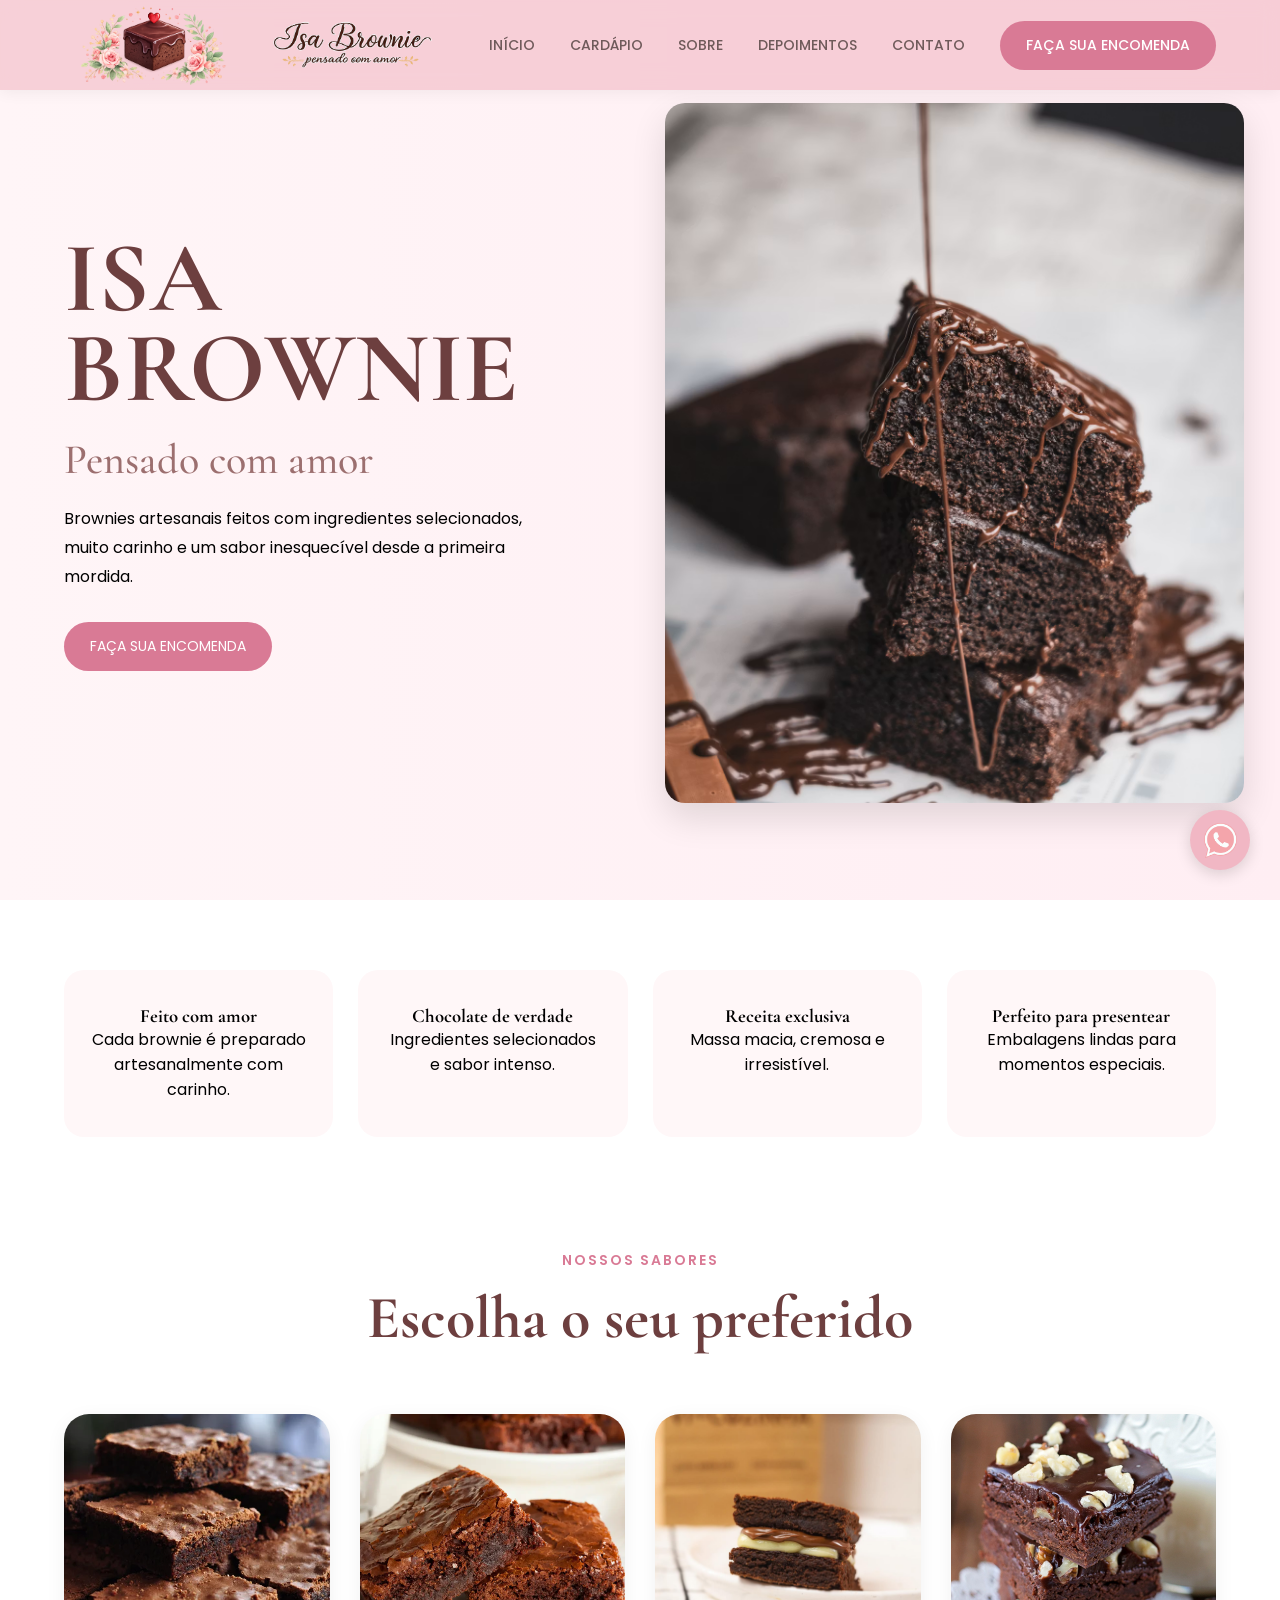
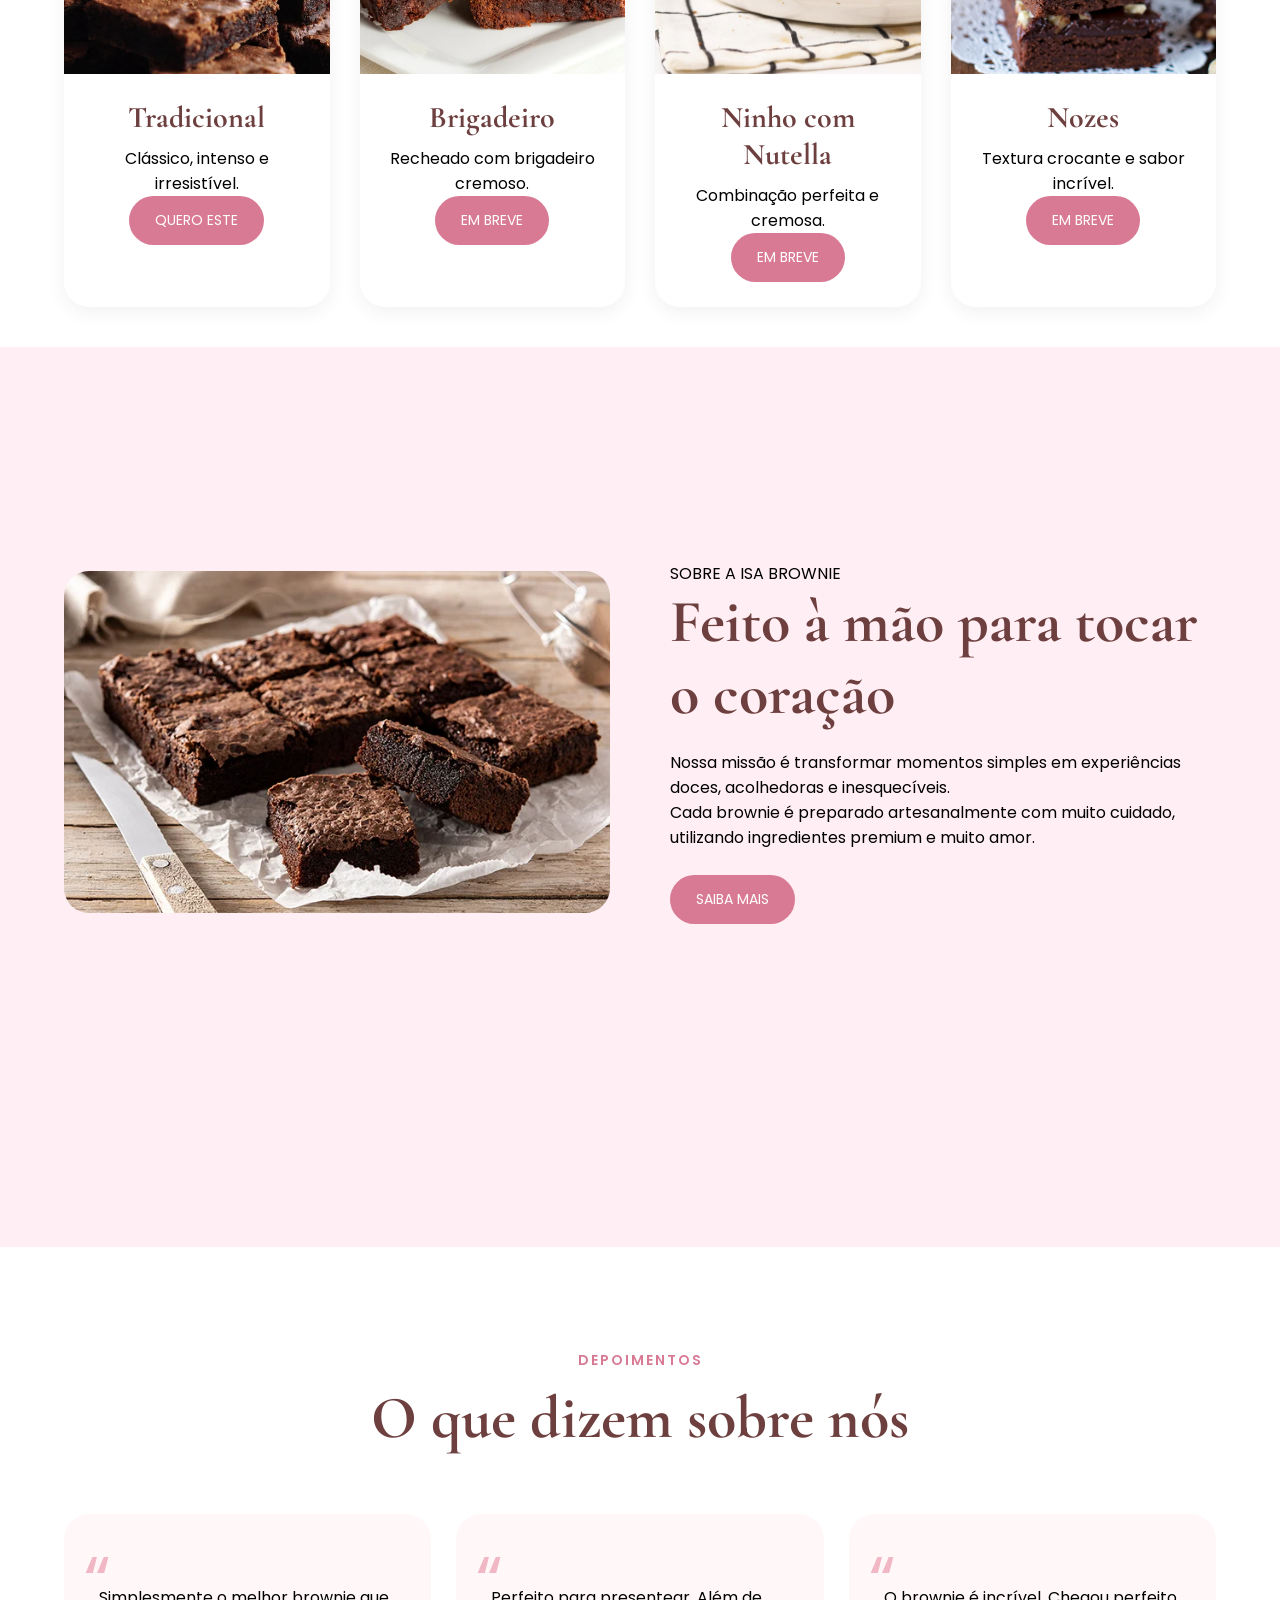
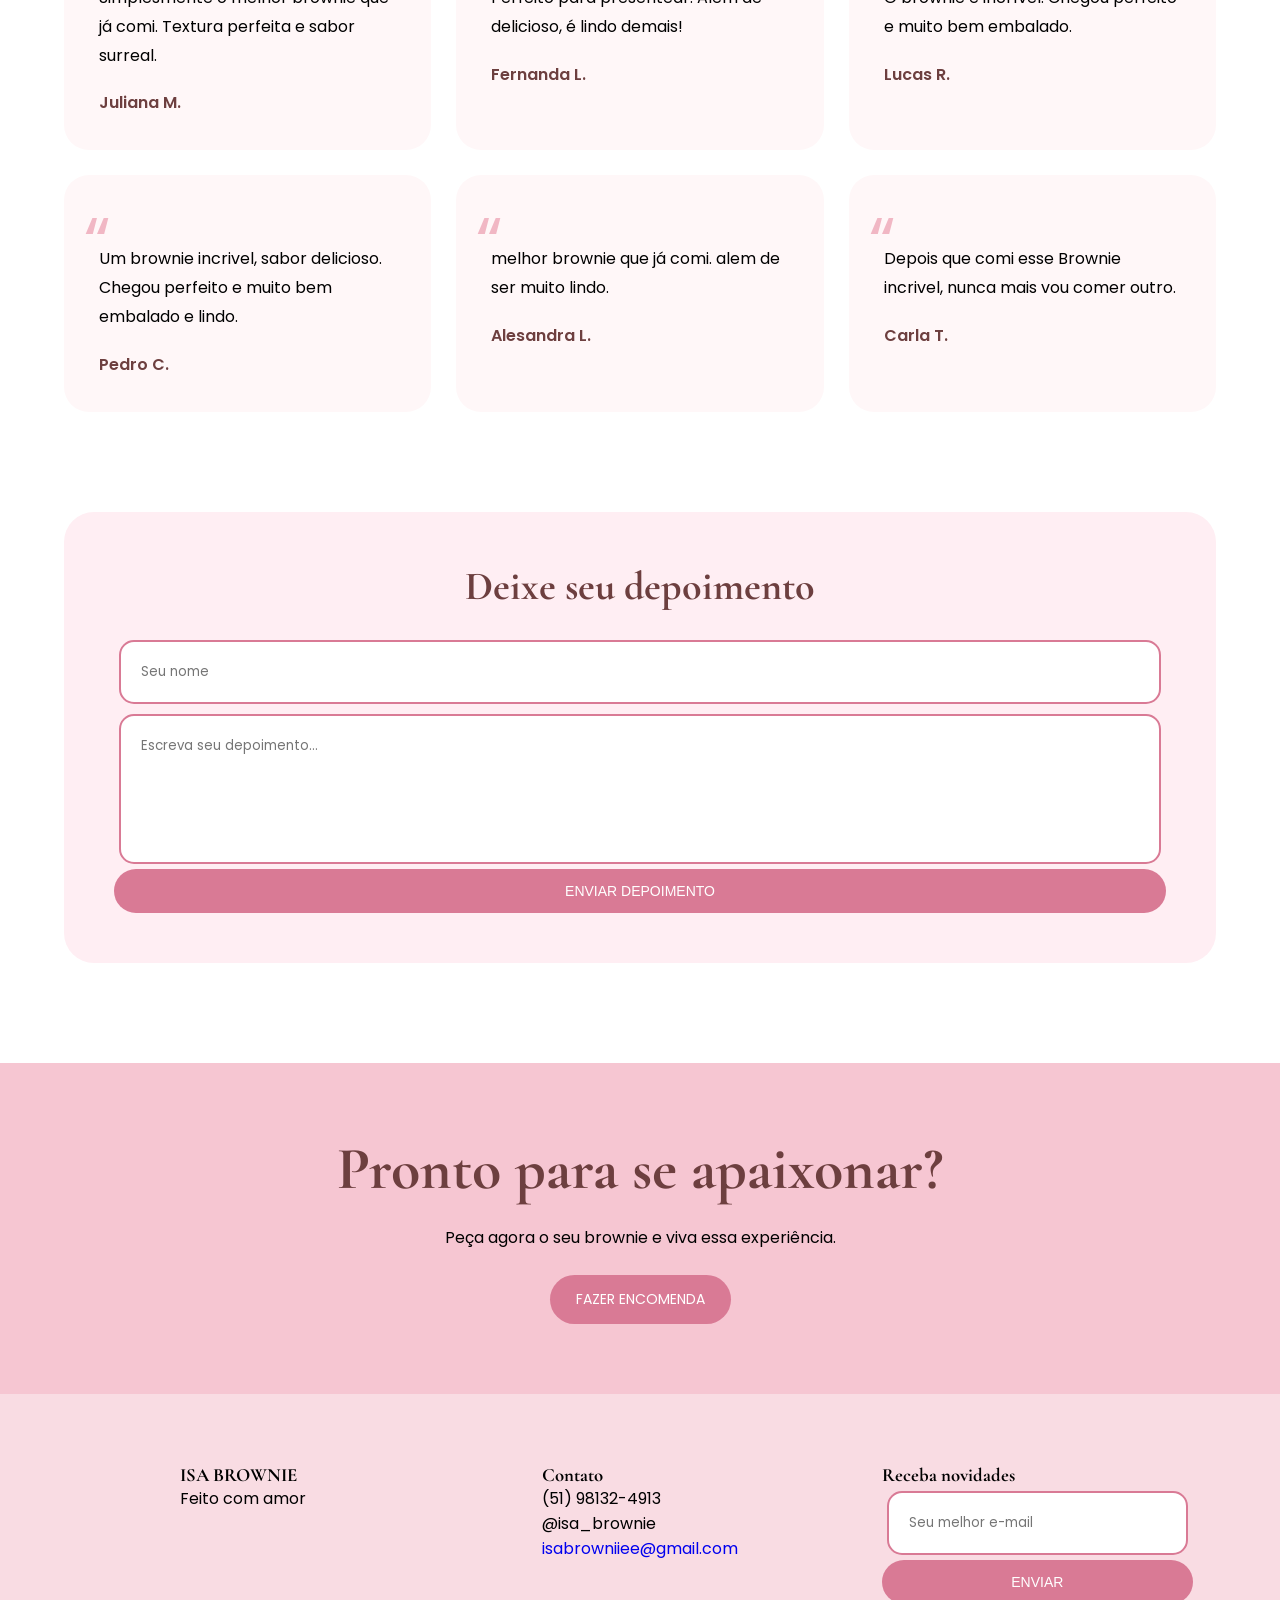
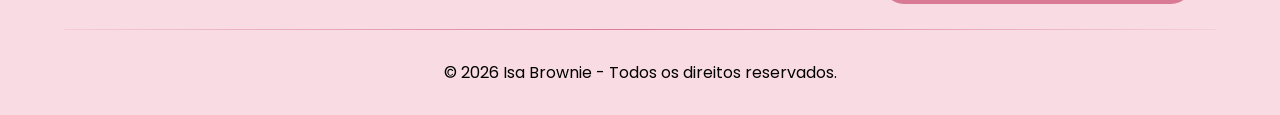
==== index.html @ 13f790b2 "melhorias" ====
<!DOCTYPE html>
<html lang="pt-BR">
<head>
  <meta charset="UTF-8" />
  <meta name="viewport" content="width=device-width, initial-scale=1.0"/>
  <title>Isa Brownie</title>

  <link rel="preconnect" href="https://fonts.googleapis.com">
  <link href="https://fonts.googleapis.com/css2?family=Cormorant+Garamond:wght@400;500;600;700&family=Poppins:wght@300;400;500;600&display=swap" rel="stylesheet">  

  <link rel="stylesheet" href="./CSS/style.css">

  <link rel="shortcut icon" href="Imagem/favicon.png" type="image/x-icon">
</head>

<body>

 

  <header>

    <div class="container navbar">

      <div class="logo">
        <a href="index.html">
            <img class="brow" src="./Imagem/LogoTeste.png" alt="Logo Isa Brownie">
            <span><img class="nome" src="Imagem/isapensando.png" alt=""></span>
          </a>
      </div>

      <nav class="menu" id="menu">
        <a href="#isabrownie">INÍCIO</a>
        <a href="#produtos">CARDÁPIO</a>
        <a href="#sobre">SOBRE</a>
        <a href="#depoimentos">DEPOIMENTOS</a>
        <a href="#contato">CONTATO</a>
        <a href="HTML/Cadastro.html" class="btn">FAÇA SUA ENCOMENDA</a>
      </nav>

      <div class="menu-mobile" id="menu-mobile">
        <span></span>
        <span></span>
        <span></span>
      </div>

    </div>

  </header>


  <section class="hero" id="inicio">

    <div class="container hero-content">

      <div class="hero-text">
        <h1 id="isabrownie">ISA <br> BROWNIE</h1>

        <h3>Pensado com amor </h3>

        <p>
          Brownies artesanais feitos com ingredientes selecionados,
          muito carinho e um sabor inesquecível desde a primeira mordida.
        </p>

        <a href="HTML/Cadastro.html" class="btn">FAÇA SUA ENCOMENDA</a>
      </div>

      <div class="hero-img" id="heroimg">
        <img src="Imagem/heroimg.png" alt="">
      </div>
<br>
    </div>
<br>
  </section>


  <section class="features">

    <div class="container feature-grid">

      <div class="feature-card">
        <h3> Feito com amor </h3>
        <p>Cada brownie é preparado artesanalmente com carinho.</p>
      </div>

      <div class="feature-card">
        <h3>Chocolate de verdade</h3>
        <p>Ingredientes selecionados e sabor intenso.</p>
      </div>

      <div class="feature-card">
        <h3>Receita exclusiva</h3>
        <p>Massa macia, cremosa e irresistível.</p>
      </div>

      <div class="feature-card">
        <h3>Perfeito para presentear</h3>
        <p>Embalagens lindas para momentos especiais.</p>
      </div>

    </div>

  </section>


  <section class="products" id="produtos">

    <div class="container">

      <div class="section-title">
        <span>NOSSOS SABORES</span>
        <h2>Escolha o seu preferido</h2>
      </div>

      <div class="product-grid">

        <div class="product-card">
          <img src="Imagem/image.jpg">

          <div class="product-info">
            <h3>Tradicional</h3>
            <p>Clássico, intenso e irresistível.</p>
            <a href="./HTML/Encomenda.html" class="btn">QUERO ESTE</a>
          </div>
        </div>

        <div class="product-card">
          <img src="Imagem/brigadeiro.png">

          <div class="product-info">
            <h3>Brigadeiro</h3>
            <p>Recheado com brigadeiro cremoso.</p>
            <a href="#" class="btn">EM BREVE</a>
          </div>
        </div>

        <div class="product-card">
          <img src="Imagem/ninhoNutela.jpg">

          <div class="product-info">
            <h3>Ninho com Nutella</h3>
            <p>Combinação perfeita e cremosa.</p>
            <a href="#" class="btn">EM BREVE</a>
          </div>
        </div>

        <div class="product-card">
          <img src="./Imagem/nozes.png">

          <div class="product-info">
            <h3>Nozes</h3>
            <p>Textura crocante e sabor incrível.</p>
            <a href="#" class="btn">EM BREVE</a>
          </div>
        </div>

      </div>

    </div>

  </section>


  <section class="about" id="sobre">

    <div class="container about-content">

      <div class="about-img">
        <img src="Imagem/brow.jpg">
      </div>

      <div class="about-text">

        <span>SOBRE A ISA BROWNIE</span>

        <h2>Feito à mão para tocar o coração </h2>

        <p>
          Nossa missão é transformar momentos simples em experiências doces,
          acolhedoras e inesquecíveis.
        </p>

        <p>
          Cada brownie é preparado artesanalmente com muito cuidado,
          utilizando ingredientes premium e muito amor.
        </p>
        <a href="./HTML/SaibaMais.html" class="btn"> SAIBA MAIS</a>
      </div>
<br>
    </div>
<br>
  </section>


  <section class="testimonials" id="depoimentos">

    <div class="container">

      <div class="section-title">
        <span>DEPOIMENTOS</span>
        <h2>O que dizem sobre nós</h2>
      </div>

      <div class="testimonial-wrapper" id="testimonial-wrapper">

        <div class="testimonial">
          <p>
            Simplesmente o melhor brownie que já comi.
            Textura perfeita e sabor surreal.
          </p>

          <div class="testimonial-user">
            Juliana M.
          </div>
        </div>

        <div class="testimonial">
          <p>
            Perfeito para presentear. Além de delicioso,
            é lindo demais!
          </p>

          <div class="testimonial-user">
            Fernanda L.
          </div>
        </div>

        <div class="testimonial">
          <p>
            O brownie é incrível.
            Chegou perfeito e muito bem embalado.
          </p>

          <div class="testimonial-user">
           Lucas R.
          </div>
        </div>

        <div class="testimonial">
          <p>
            Um brownie incrivel, sabor delicioso.
            Chegou perfeito e muito bem embalado e lindo.

          </p>

          <div class="testimonial-user">
          Pedro C.
          </div>
        </div>

        <div class="testimonial">
          <p>
           melhor brownie que já comi.
           alem de ser muito lindo.
          
          </p>

          <div class="testimonial-user">
            Alesandra L.
          </div>
        </div>

        <div class="testimonial">
          <p>
            Depois que comi esse Brownie incrivel,
            nunca mais vou comer outro.
          </p>

          <div class="testimonial-user">
            Carla T.
          </div>
        </div>
      </div>


      <div class="review-form">

        <h3>Deixe seu depoimento</h3>

        <form id="reviewForm">

          <input type="text" id="name" placeholder="Seu nome" required>

          <textarea id="message" placeholder="Escreva seu depoimento..." required></textarea>

          <button class="btn" type="submit">
            ENVIAR DEPOIMENTO
          </button>

        </form>

      </div>

    </div>

  </section>


  <section class="cta">

    <div class="container">

      <h2>Pronto para se apaixonar?</h2>

      <p>
        Peça agora o seu brownie e viva essa experiência.
      </p>

      <br>

      <a href="HTML/Cadastro.html" class="btn">
        FAZER ENCOMENDA
      </a>

    </div>

  </section>


  <footer id="contato" style="background: #f6c6d29c;">

    <div class="container">

      <div class="footer-grid">

        <div>
          <h3>ISA BROWNIE</h3>
          <p>Feito com amor </p>
        </div>

       

        <div>
          <h3>Contato</h3>
          <p>(51) 98132-4913</p>
          <p>@isa_brownie</p>
          <a id="email" href="mailto:isabrowniiee@gmail.com">isabrowniiee@gmail.com</a>
        </div>

        <div>
          <h3>Receba novidades</h3>

          <form>
            <input id="emailnov" type="text" placeholder="Seu melhor e-mail">
            <button class="btn">
              ENVIAR
            </button>
          </form>
        </div>

      </div>
      <br>
      <hr>
      <div class="copy">
        © 2026 Isa Brownie - Todos os direitos reservados.
      </div>

    </div>

  </footer>

  <script src="JS/script.js"></script>

   <div class="container">
    </div>

    <div vw class="enabled">
        <div vw-access-button class="active"></div>
        <div vw-plugin-wrapper>
            <div class="vw-plugin-top-wrapper"></div>
        </div>
    </div>

    <script src="https://vlibras.gov.br/app/vlibras-plugin.js"></script>
    <script>
        new window.VLibras.Widget('https://vlibras.gov.br/app');
    </script>

  <a href="https://wa.me/5551981324913?text=Olá! Gostaria de fazer uma encomenda de brownies." class="whatsapp-btn" target="_blank" rel="noopener noreferrer">
  <img src="Imagem/whatsapp.png" alt="Fale conosco pelo WhatsApp">
</a>
</body>
</html>
---- CSS/style.css ----
*{
  margin:0;
  padding:0;
  box-sizing:border-box;
  scroll-behavior:smooth;
}

html {
  scroll-padding-top: 80px;
}

body{
  font-family:'Poppins', sans-serif;
  overflow-x:hidden;
}

h1,h2,h3{
  font-family:'Cormorant Garamond', serif;
}

img{
  width:100%;
  display:block;
}

a{
  text-decoration:none;
}

.container{
  width:90%;
  margin:auto;
}



header{
  position:fixed;
  top:0;
  width:100%;
  z-index:1000;
  background:#fff;
  box-shadow:0 2px 15px rgba(0,0,0,0.06);
  background-color: #f1b7c398;
  backdrop-filter: blur(10px);
}

.navbar{
  height:90px;
  display:flex;
  align-items:center;
  justify-content:space-between;
}

.logo{
  font-size:42px;
  color:#7c4c4c;
  line-height:0.9;
 font-family:cursive;
  font-weight:700;
}

.logo a{
  display:flex;
  align-items:center;
  gap:12px;
  color:inherit;
  text-decoration:none;
}

.logo img{
  width:180px;
  height: 80px;
  object-fit:contain;
}

.brow {
  width: auto;  
  height: 75px;    
}

.nome{
  max-width:480px;
  width:480px;
}

.logo span{
  line-height:0.9;
}

.logo a, 
.logo a:visited, 
.logo a:hover, 
.logo a:active, 
.logo a:focus {
    color: inherit;
    text-decoration: none; 
}

.menu{
  display:flex;
  gap:35px;
  align-items:center;
}

.menu a{
  color:#6f5a5a;
  font-size:14px;
  font-weight:500;
  transition:.3s;
}

.menu a:hover{
  color:#d97a95;
}

.btn{
  background:#d97a95;
  color:white !important;
  padding:14px 26px;
  border-radius:40px;
  font-size:14px;
  transition:.3s;
  display:inline-block;
  border:none;
  cursor:pointer;
}

.btn:hover{
  background:#bf5f7c;
  transform:translateY(-2px);
}

.menu-mobile{
  display:none;
  flex-direction:column;
  gap:5px;
  cursor:pointer;
}

.historia-section{
  padding-top:150px;
  padding-bottom:100px;
  background:linear-gradient(to right,#fff5f7,#ffeef3);
  min-height:100vh;
}

.historia-container{
  width:90%;
  max-width:1200px;
  margin:auto;
}

.historia-titulo{
  text-align:center;
  margin-bottom:60px;
}

.historia-titulo span{
  color:#d97a95;
  letter-spacing:2px;
  font-size:14px;
  font-weight:600;
}

.historia-titulo h1{
  font-size:70px;
  color:#6d3f3f;
  margin-top:10px;
}

.historia-card{
  display:grid;
  grid-template-columns:1fr 1.3fr;
  gap:50px;
  align-items:center;
}

.foto-fundadora{
  width:100%;
  height:650px;
  background:#fff;
  border-radius:25px;
  border:3px dashed #d97a95;
  display:flex;
  align-items:center;
  justify-content:center;
  color:#d97a95;
  font-size:22px;
  font-weight:600;
  box-shadow:0 15px 35px rgba(0,0,0,.10);
}

.foto-fundadora img{
  width:100%;
  height:100%;
  object-fit:cover;
  border-radius:25px;
}

.historia-texto{
  background:white;
  padding:45px;
  border-radius:25px;
  box-shadow:0 15px 35px rgba(0,0,0,.08);
}

.historia-texto p{
  color:#6f5a5a;
  line-height:1.9;
  margin-bottom:18px;
  font-size:16px;
}

.assinatura{
  margin-top:30px;
  color:#d97a95;
  font-size:22px;
  font-weight:600;
}

@keyframes float {
  0%   { transform: translateY(0px); }
  50%  { transform: translateY(-6px); }
  100% { transform: translateY(0px); }
}

.brow {
  animation: float 3s ease-in-out infinite;
}

@keyframes slideFromRight {
  0% {
    opacity: 0;
    transform: translateX(40px);
  }
  100% {
    opacity: 1;
    transform: translateX(0);
  }
}

.nome {
  opacity: 0;
  animation: slideFromRight 0.9s ease-out 0.1s forwards;
  animation-delay: 0.9s;
  width: 480px;
  height: 85px;
  object-fit: fill;
}

.menu-mobile span{
  width:28px;
  height:3px;
  background:#7c4c4c;
  border-radius:5px;
}

#inicio {
  min-height: 100vh;
  height: auto;
}

#sobre {
  height: 100vh;
  place-content: center;
}

.hero{
  padding-top: 90px;
  padding-bottom: 10px;
  background:linear-gradient(to right,#fff5f7,#ffeef3);
  display:flex;
  align-items:center;
  min-height:100vh;
}

.hero-content{
  display:grid;
  grid-template-columns:1fr 1fr;
  gap:50px;
  align-items:center;
}

.hero-text h1{
  font-size:100px;
  line-height:0.9;
  color:#6d3f3f;
  margin-bottom:20px;
}

.hero-text h3{
  font-size:42px;
  color:#9c6f6f;
  font-weight:500;
  margin-bottom:20px;
}

.hero-text p{
  max-width:500px;
  line-height:1.8;
  margin-bottom:30px;
}

.hero-img img{
  border-radius:20px;
  box-shadow:0 15px 35px rgba(0,0,0,0.12);
  width: 105%;
  max-height: 700px; 
  object-fit: cover;
}



.features{
  padding:70px 0;
  background:white;
}

.feature-grid{
  display:grid;
  grid-template-columns:repeat(4,1fr);
  gap:25px;
}

.feature-card{
  background:#fff7f8;
  border-radius:20px;
  padding:35px 25px;
  text-align:center;
  transition:.3s;
}

.feature-card:hover{
  transform:translateY(-8px);
}



.products{
  padding-top: 40px;
  padding-bottom: 40px;
}

.section-title{
  text-align:center;
  margin-bottom:60px;
}

.section-title span{
  color:#d97a95;
  letter-spacing:2px;
  font-size:14px;
  font-weight:600;
}

.section-title h2{
  font-size:60px;
  color:#6d3f3f;
  margin-top:10px;
}

.product-grid{
  display:grid;
  grid-template-columns:repeat(4,1fr);
  gap:30px;
}

.product-card{
  background:white;
  border-radius:25px;
  overflow:hidden;
  box-shadow:0 5px 20px rgba(0,0,0,0.06);
  transition:.3s;
}

.product-card:hover{
  transform:translateY(-10px);
}

.product-card img{
  height:260px;
  object-fit:cover;
}

.product-info{
  padding:25px;
  text-align:center;
}

.product-info h3{
  font-size:30px;
  color:#6d3f3f;
  margin-bottom:10px;
}



.about{
  background:#ffeef3;
  padding:100px 0;
}

.about-content{
  display:grid;
  grid-template-columns:1fr 1fr;
  gap:60px;
  align-items:center;
}

.about-img img{
  border-radius:25px;
}

.about-text h2{
  font-size:60px;
  color:#6d3f3f;
  margin-bottom:20px;
}

.about-text .btn {
  margin-top: 25px;
}

.testimonials{
  padding:100px 0;
  background:white;
}

.testimonial-wrapper{
  display:grid;
  grid-template-columns:repeat(auto-fit,minmax(320px,1fr));
  gap:25px;
}

.testimonial{
  background:#fff7f8;
  padding:35px;
  border-radius:25px;
  position:relative;
}

.testimonial::before{
  content:"“";
  position:absolute;
  top:15px;
  left:20px;
  font-size:70px;
  color:#f1b7c4;
}

.testimonial p{
  margin-top:35px;
  line-height:1.8;
}

.testimonial-user{
  margin-top:20px;
  font-weight:600;
  color:#6d3f3f;
}


.review-form{
  margin-top:100px;
  background:#ffeef3;
  padding:50px;
  border-radius:30px;
}

.review-form h3{
  font-size:40px;
  color:#6d3f3f;
  margin-bottom:25px;
  text-align:center;
}

form{
  display:grid;
  gap:0px;
}

input, textarea{
  padding:20px;
  border-radius:15px;
  font-family:'Poppins', sans-serif;
  outline:none;
  border-color: #d97a95;
  border-style: solid;
  margin: 5px;
  border-width: 2px;
}

textarea{
  min-height:150px;
  resize:none;
}



.cta{
  padding:70px 0;
  background:#f6c6d2;
  text-align:center;
}

.cta h2{
  font-size:60px;
  color:#6d3f3f;
  margin-bottom:20px;
}



footer{
  background:white;
  padding:70px 0 30px;
}

.footer-grid{
  display:grid;
  grid-template-columns:repeat(3,1fr);
  gap:40px;
  place-self: center;
  justify-items: center;
}

.copy{
  text-align:center;
  padding-top:30px;
}

hr {
  border: none;
  height: 1px;
  background-image: linear-gradient(to right, #d97a952a, #d97a95, #d97a9523)
}

.whatsapp-btn {
  position: fixed;
  bottom: 30px; 
  right: 30px; 
  width: 60px; 
  height: 60px; 
  background-color: #f1b7c4; 
  border-radius: 50%;
  display: flex;
  align-items: center;
  justify-content: center;
  box-shadow: 0 4px 15px rgba(0, 0, 0, 0.15); 
  z-index: 2000; 
  transition: transform 0.3s ease, box-shadow 0.3s ease;
}

.whatsapp-btn img {
  width: 35px; 
  height: 35px;
}

.whatsapp-btn:hover {
  transform: scale(1.1) translateY(-5px);
  box-shadow: 0 8px 25px #eca8bb;
}

@media (max-width: 768px){

  .nome {
    width: 180px;
    height: 50px;
  }

  .brow {
    height: 50px; 
  }

  html{
    scroll-behavior:smooth;
  }

  body{
    overflow-x:hidden;
  }

  .container{
    width:92%;
  }

  

  header{
    height:75px;
  }

  .navbar{
    height:75px;
  }

  .logo{
    font-size:28px;
  }

  .menu{
    position:fixed;
    top:75px;
    right:-100%;
    width:230px;
    height:100vh;
    background:#fff;
    flex-direction:column;
    align-items:center;
    justify-content:flex-start;
    padding-top:40px;
    gap:25px;
    transition:0.4s;
    box-shadow:-10px 0 20px rgba(0,0,0,0.08);
  }

  .menu.active{
    right:0;
  }

  .menu-mobile{
    display:flex;
  }

  .btn{
    padding:12px 18px;
    font-size:12px;
  }



  .hero{
    padding-top:95px;
    min-height: 100vh;
    padding-bottom:40px;
    height: auto;      
  }

  .hero-content{
    grid-template-columns:1fr;
    gap:25px;
    text-align:center;
  }

  .hero-text h1{
    font-size:52px;
    line-height:0.9;
    margin-bottom:10px;

  }

  .hero-text h3{
    font-size:24px;
    margin-bottom:15px;
  }

  .hero-text p{
    font-size:14px;
    line-height:1.6;
    margin:auto auto 20px;
  }

 .hero-img img{
  width:100%;
  height:300px;
  object-fit:cover;
  border-radius:18px;
}


  .features{
    padding:40px 0;
  }

  .feature-grid{
    grid-template-columns:1fr;
    gap:12px;
  }

  .feature-card{
    padding:20px 15px;
    border-radius:16px;
  }

  .feature-card h3{
    font-size:18px;
    margin-bottom:8px;
  }

  .feature-card p{
    font-size:12px;
    line-height:1.4;
  }

 
  .section-title{
    margin-bottom:30px;
  }

  .section-title span{
    font-size:11px;
  }

  .section-title h2{
    font-size:34px;
    line-height:1;
  }



  .products{
    padding:50px 0;
  }

  .product-grid{
    grid-template-columns:1fr;
    gap:18px;
  }

  .product-card{
    border-radius:20px;
  }

  .product-card img{
    height:190px;
  }

  .product-info{
    padding:18px;
  }

  .product-info h3{
    font-size:24px;
  }

  .product-info p{
    font-size:13px;
    margin-bottom:15px;
  }

 

  .about{
    padding:50px 0;
  }

  .about-content{
    grid-template-columns:1fr;
    gap:25px;
  }

  .about-img img{
    height:260px;
    object-fit:cover;
  }

  .about-text{
    text-align:center;
  }

  .about-text h2{
    font-size:36px;
    line-height:1;
    margin-bottom:15px;
  }

  .about-text p{
    font-size:14px;
    line-height:1.7;
    margin-bottom:15px;
  }


  .testimonials{
    padding:50px 0;
  }

  .testimonial-wrapper{
    grid-template-columns:1fr;
    gap:15px;
  }

  .testimonial{
    padding:25px 20px;
    border-radius:18px;
  }

  .testimonial::before{
    font-size:50px;
    top:10px;
  }

  .testimonial p{
    font-size:13px;
    line-height:1.6;
    margin-top:25px;
  }

  .testimonial-user{
    font-size:14px;
  }



  .review-form{
    margin-top:35px;
    padding:25px 18px;
    border-radius:20px;
  }

  .review-form h3{
    font-size:28px;
    margin-bottom:20px;
  }

  input,
  textarea{
    padding:14px;
    font-size:13px;
    border-radius:12px;
  }

  textarea{
    min-height:120px;
  }



  .cta{
    padding:45px 0;
  }

  .cta h2{
    font-size:34px;
    line-height:1;
  }

  .cta p{
    font-size:14px;
    margin-top:10px;
  }

 

  footer{
    padding:45px 0 20px;
  }

  .footer-grid{
    grid-template-columns:1fr;
    gap:25px;
    text-align:center;
  }

  footer h3{
    font-size:24px;
    margin-bottom:10px;
  }

  footer p,
  footer a{
    font-size:13px;
    line-height:1.8;
  }

  .copy{
    font-size:12px;
    margin-top:20px;
  }

  .logo {
    max-width: calc(100% - 60px);
    overflow: hidden;
  }

  .nome {
    width: 160px !important;
    height: 45px !important;
  }

  .brow {
    height: 45px !important;
  }

}
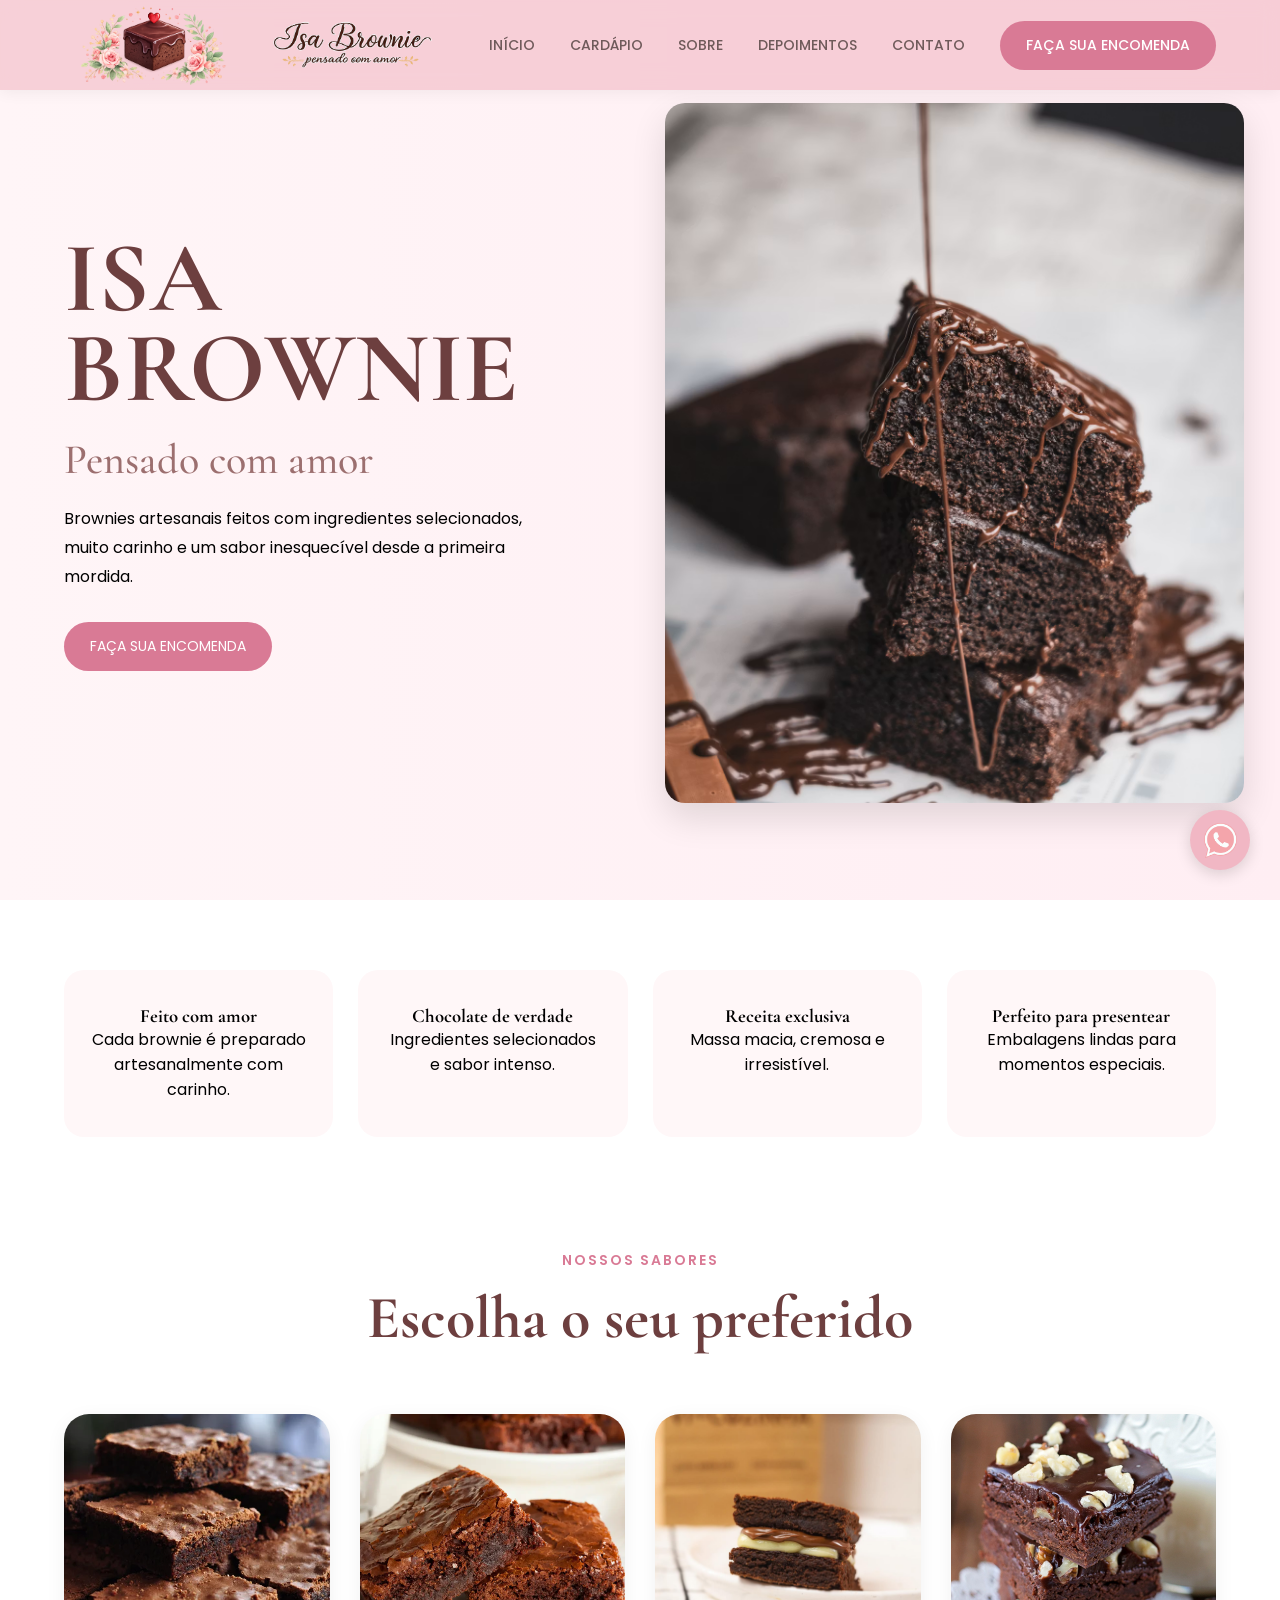
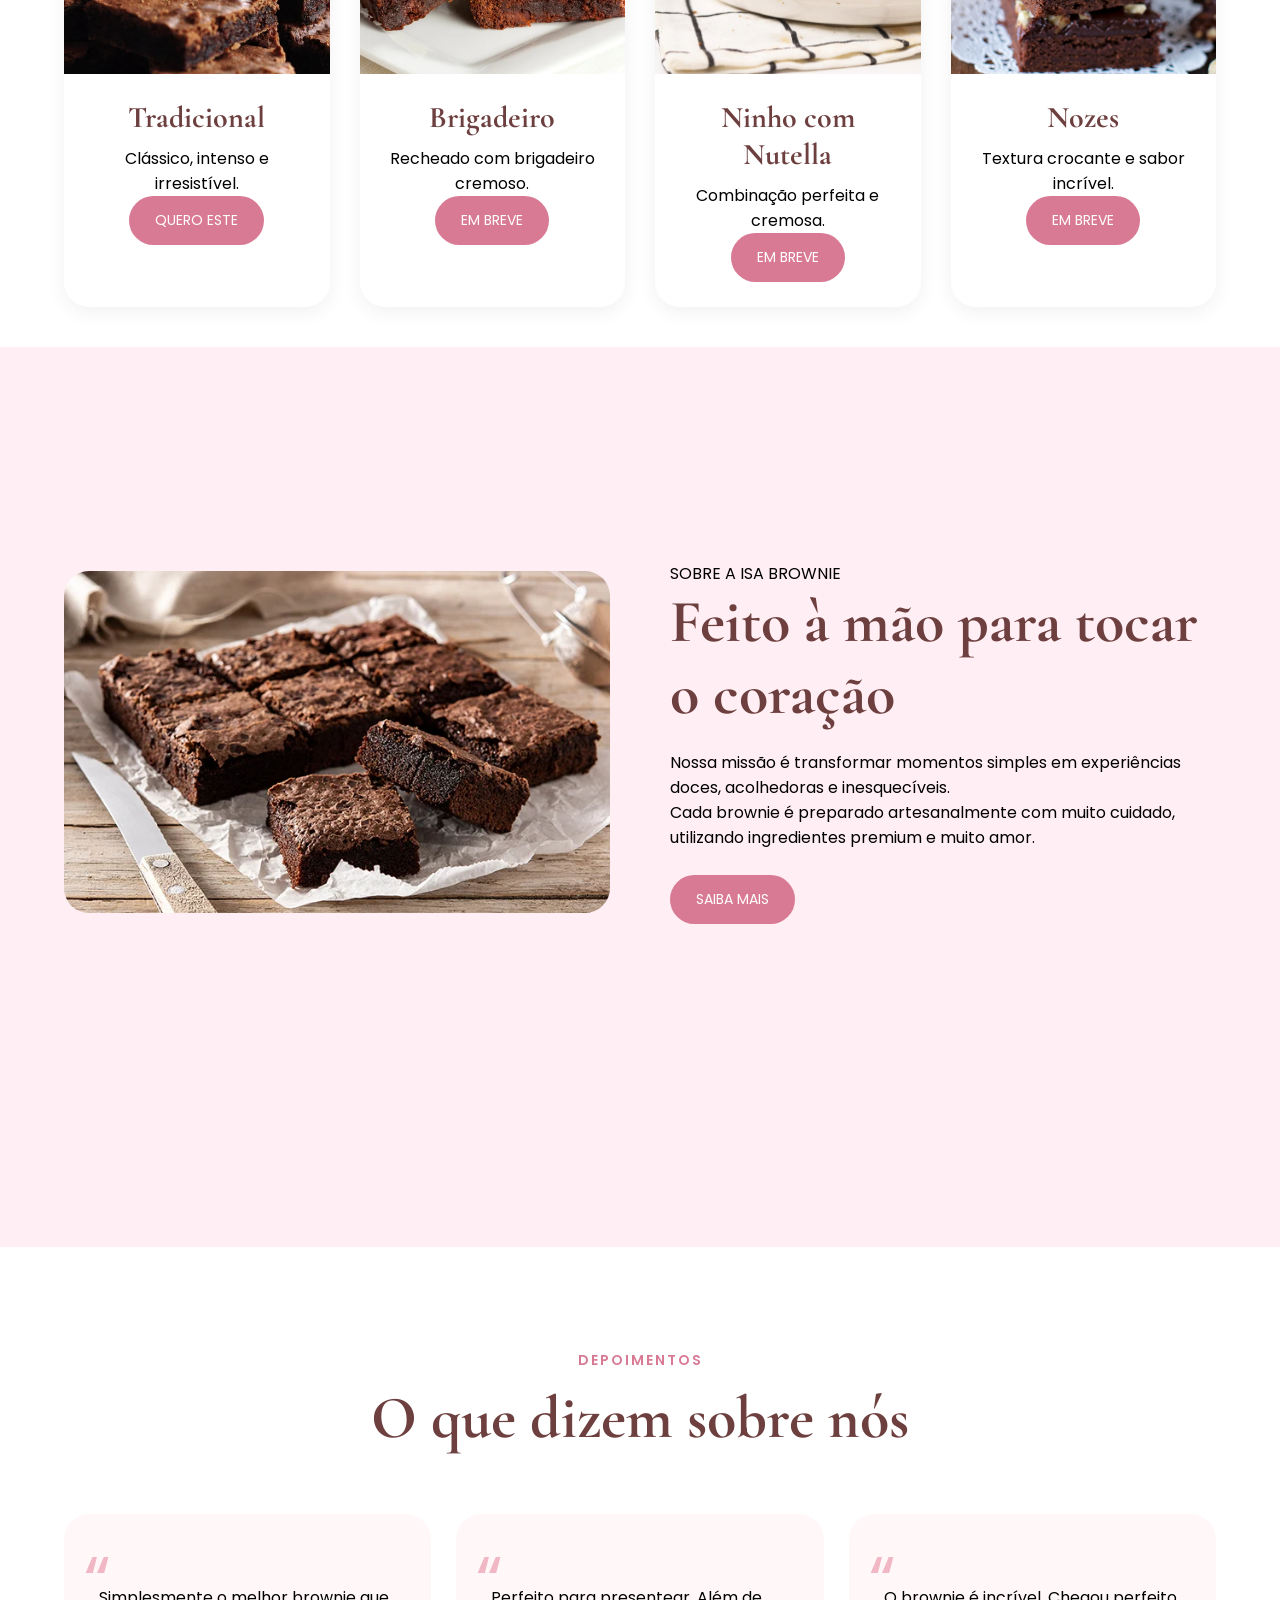
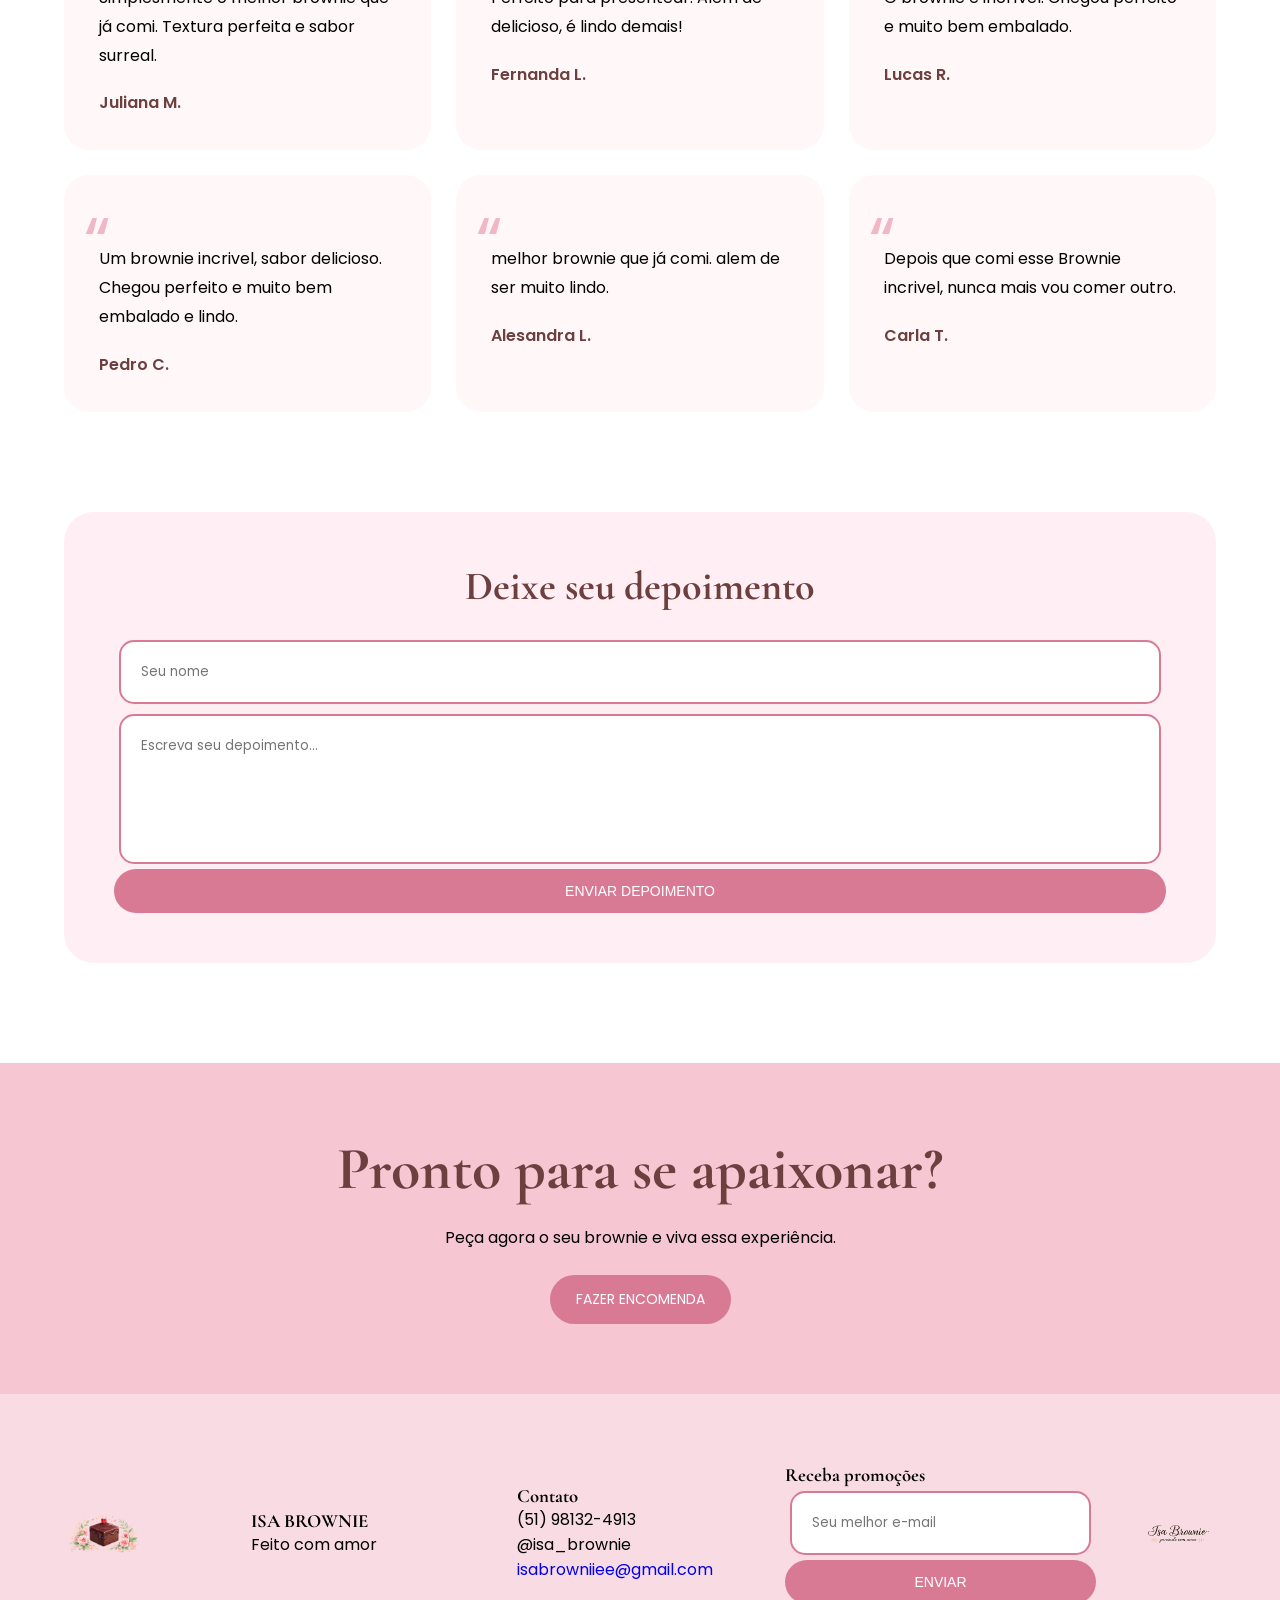
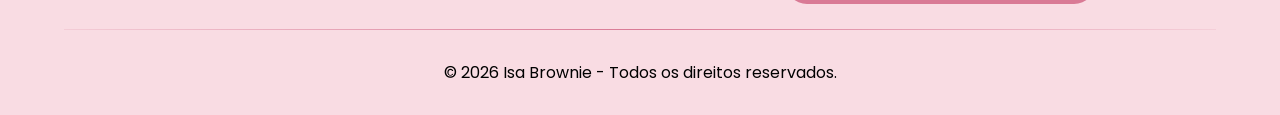
==== commit 3457f1cc: "logo footer" ====
--- a/index.html
+++ b/index.html
@@ -323,6 +323,8 @@
 
       <div class="footer-grid">
 
+        <img class="footer-brow" src="Imagem/LogoTeste.png" alt="Logo Isa Brownie">
+
         <div>
           <h3>ISA BROWNIE</h3>
           <p>Feito com amor </p>
@@ -338,7 +340,7 @@
         </div>
 
         <div>
-          <h3>Receba novidades</h3>
+          <h3>Receba promoções</h3>
 
           <form>
             <input id="emailnov" type="text" placeholder="Seu melhor e-mail">
@@ -347,7 +349,7 @@
             </button>
           </form>
         </div>
-
+        <img class="footer-nome" src="Imagem/isapensando.png" alt="Isa Brownie">
       </div>
       <br>
       <hr>
--- a/CSS/style.css
+++ b/CSS/style.css
@@ -517,12 +517,24 @@
   padding:70px 0 30px;
 }
 
-.footer-grid{
-  display:grid;
-  grid-template-columns:repeat(3,1fr);
-  gap:40px;
-  place-self: center;
+.footer-grid {
+  display: grid;
+  grid-template-columns: 80px 1fr 1fr 1fr 80px; /* ← 5 colunas */
+  gap: 40px;
+  align-items: center;
   justify-items: center;
+}
+
+.footer-brow {
+  width: 70px;
+  height: 70px;
+  object-fit: contain;
+}
+
+.footer-nome {
+  width: 70px;
+  height: 70px;
+  object-fit: contain;
 }
 
 .copy{
@@ -852,6 +864,7 @@
     gap:25px;
     text-align:center;
   }
+  
 
   footer h3{
     font-size:24px;
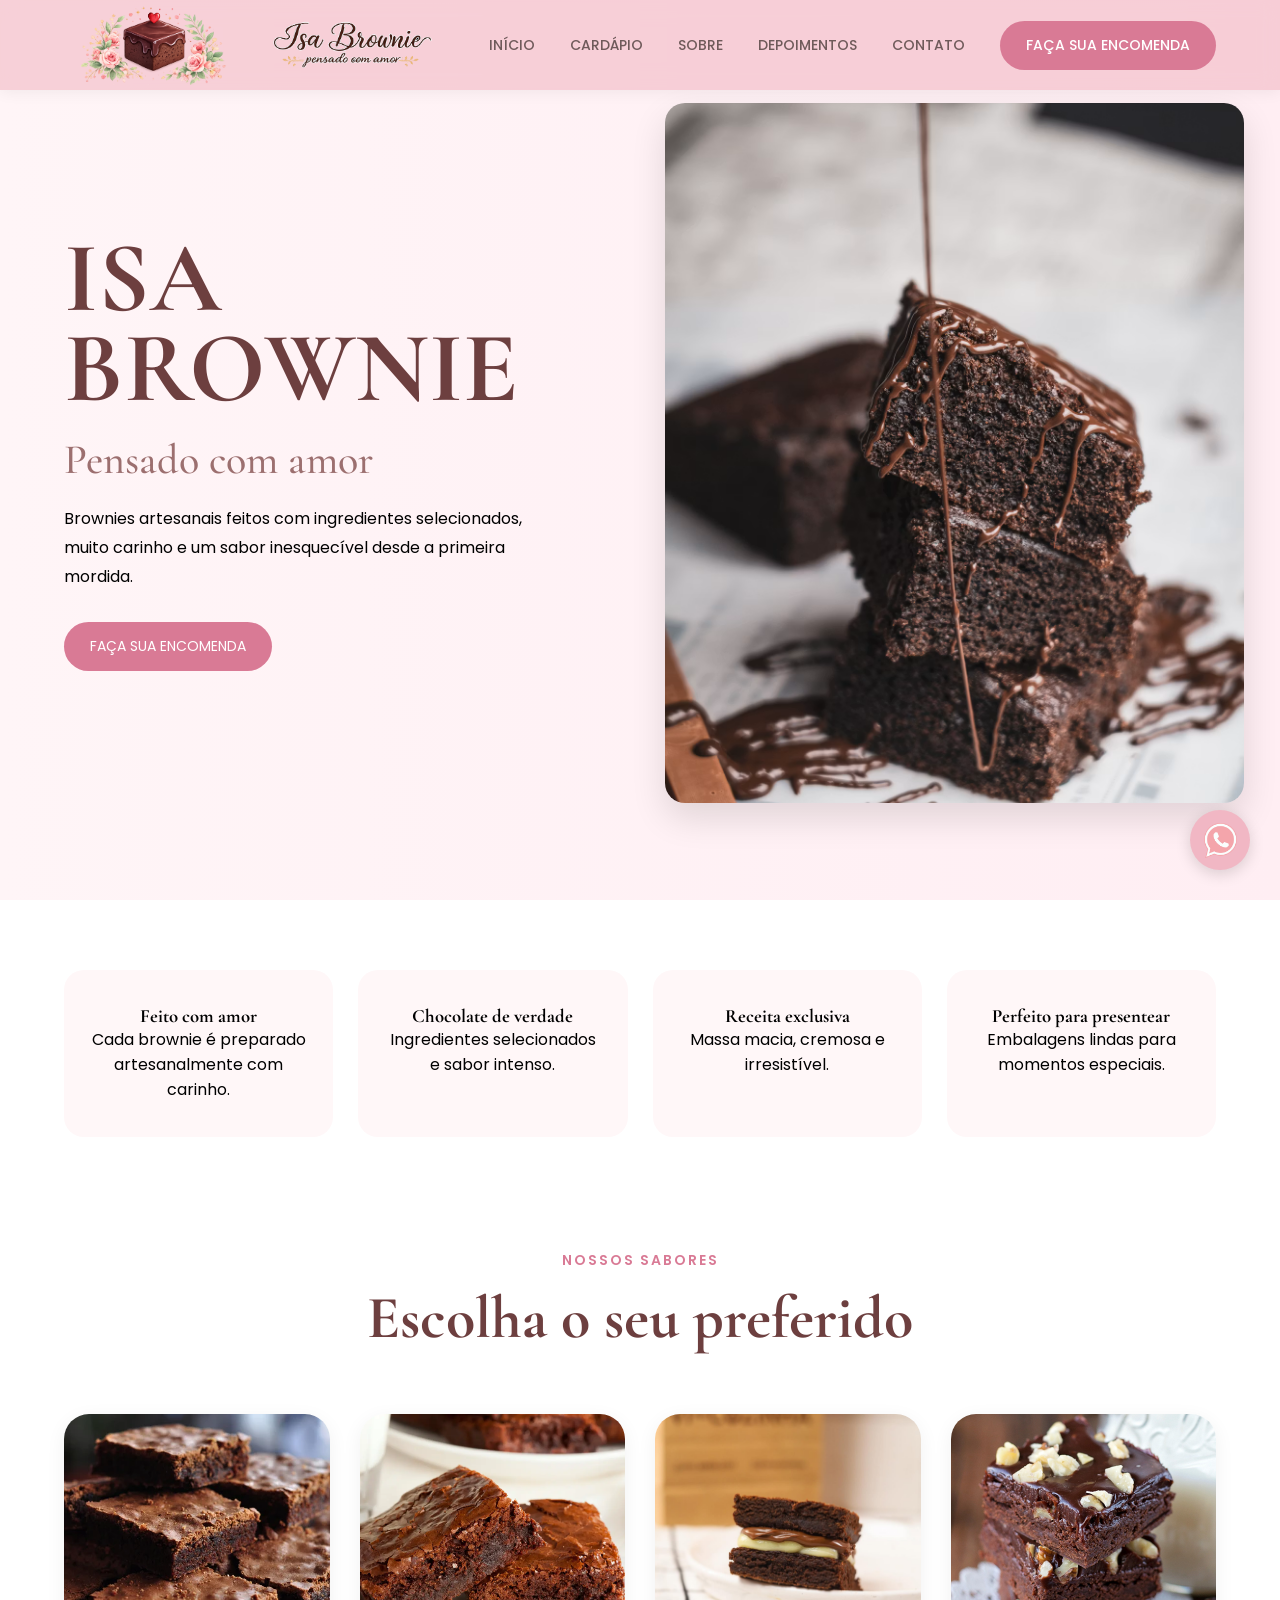
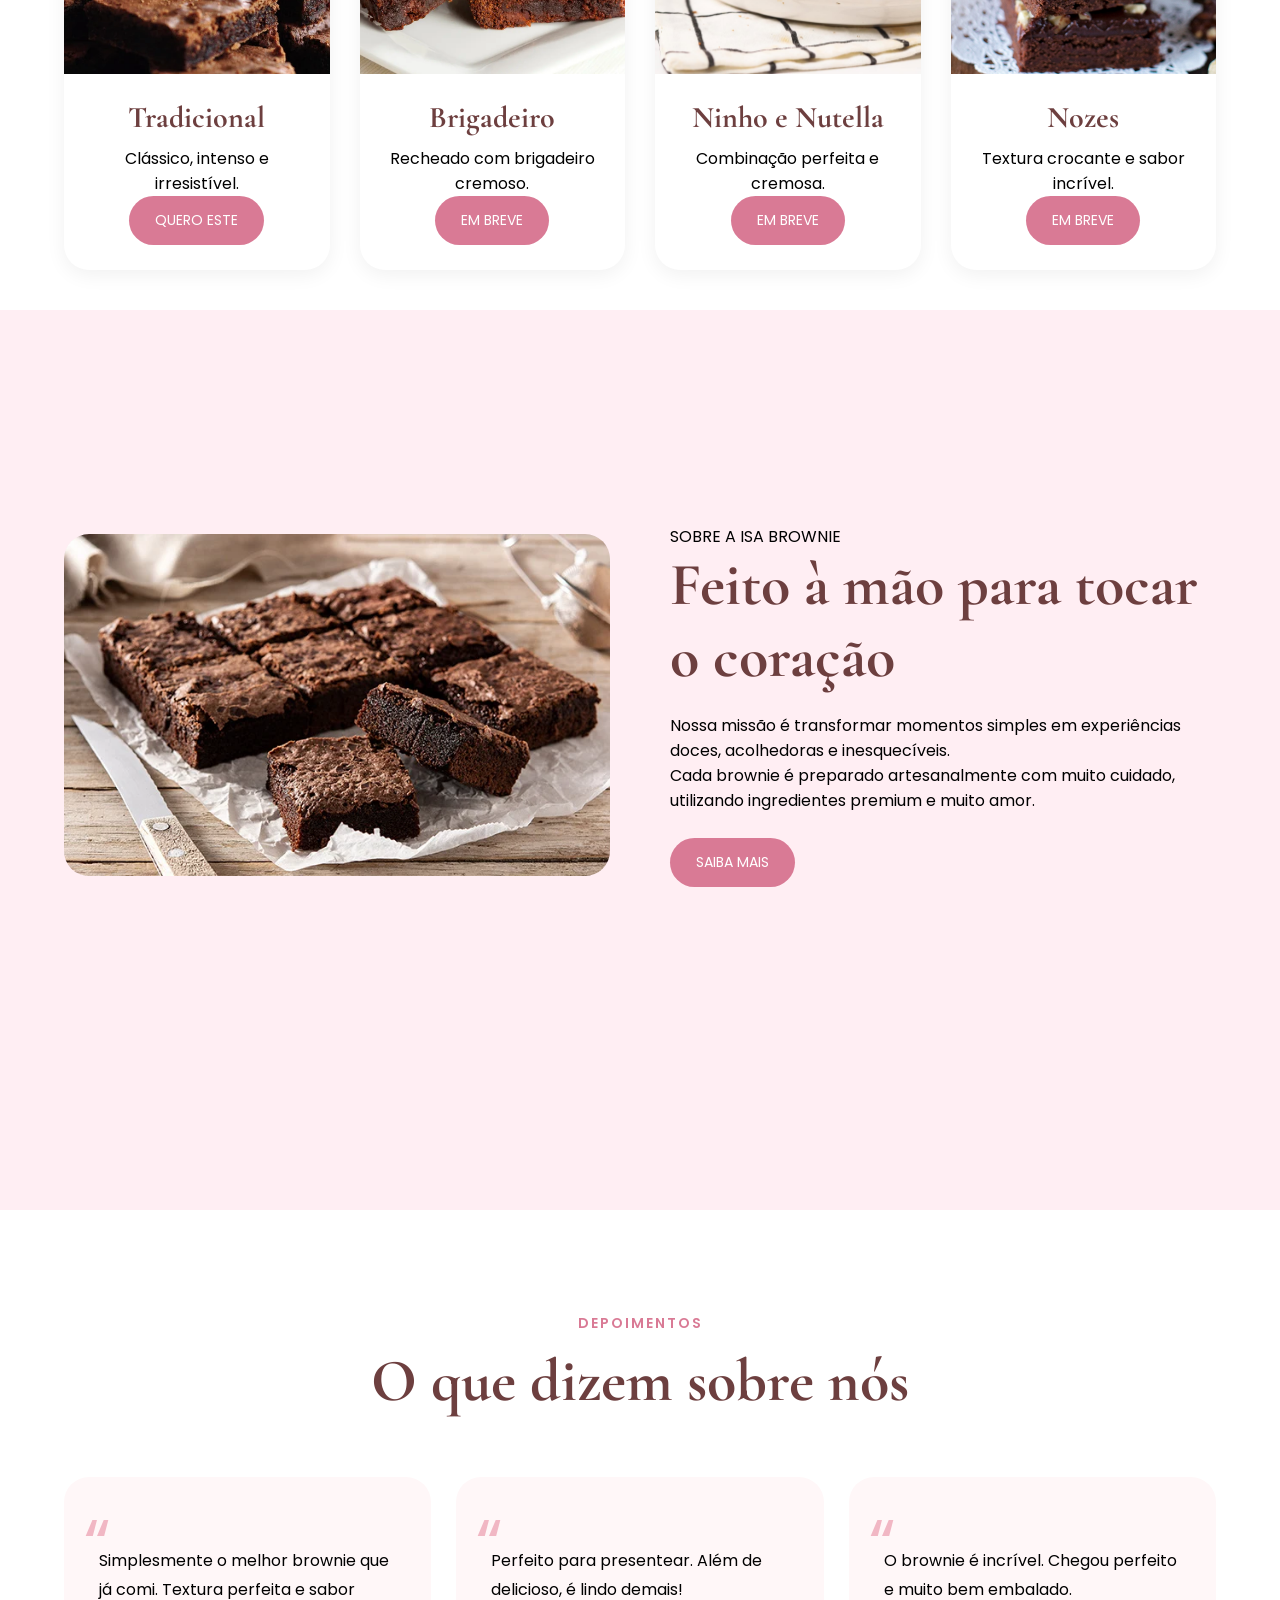
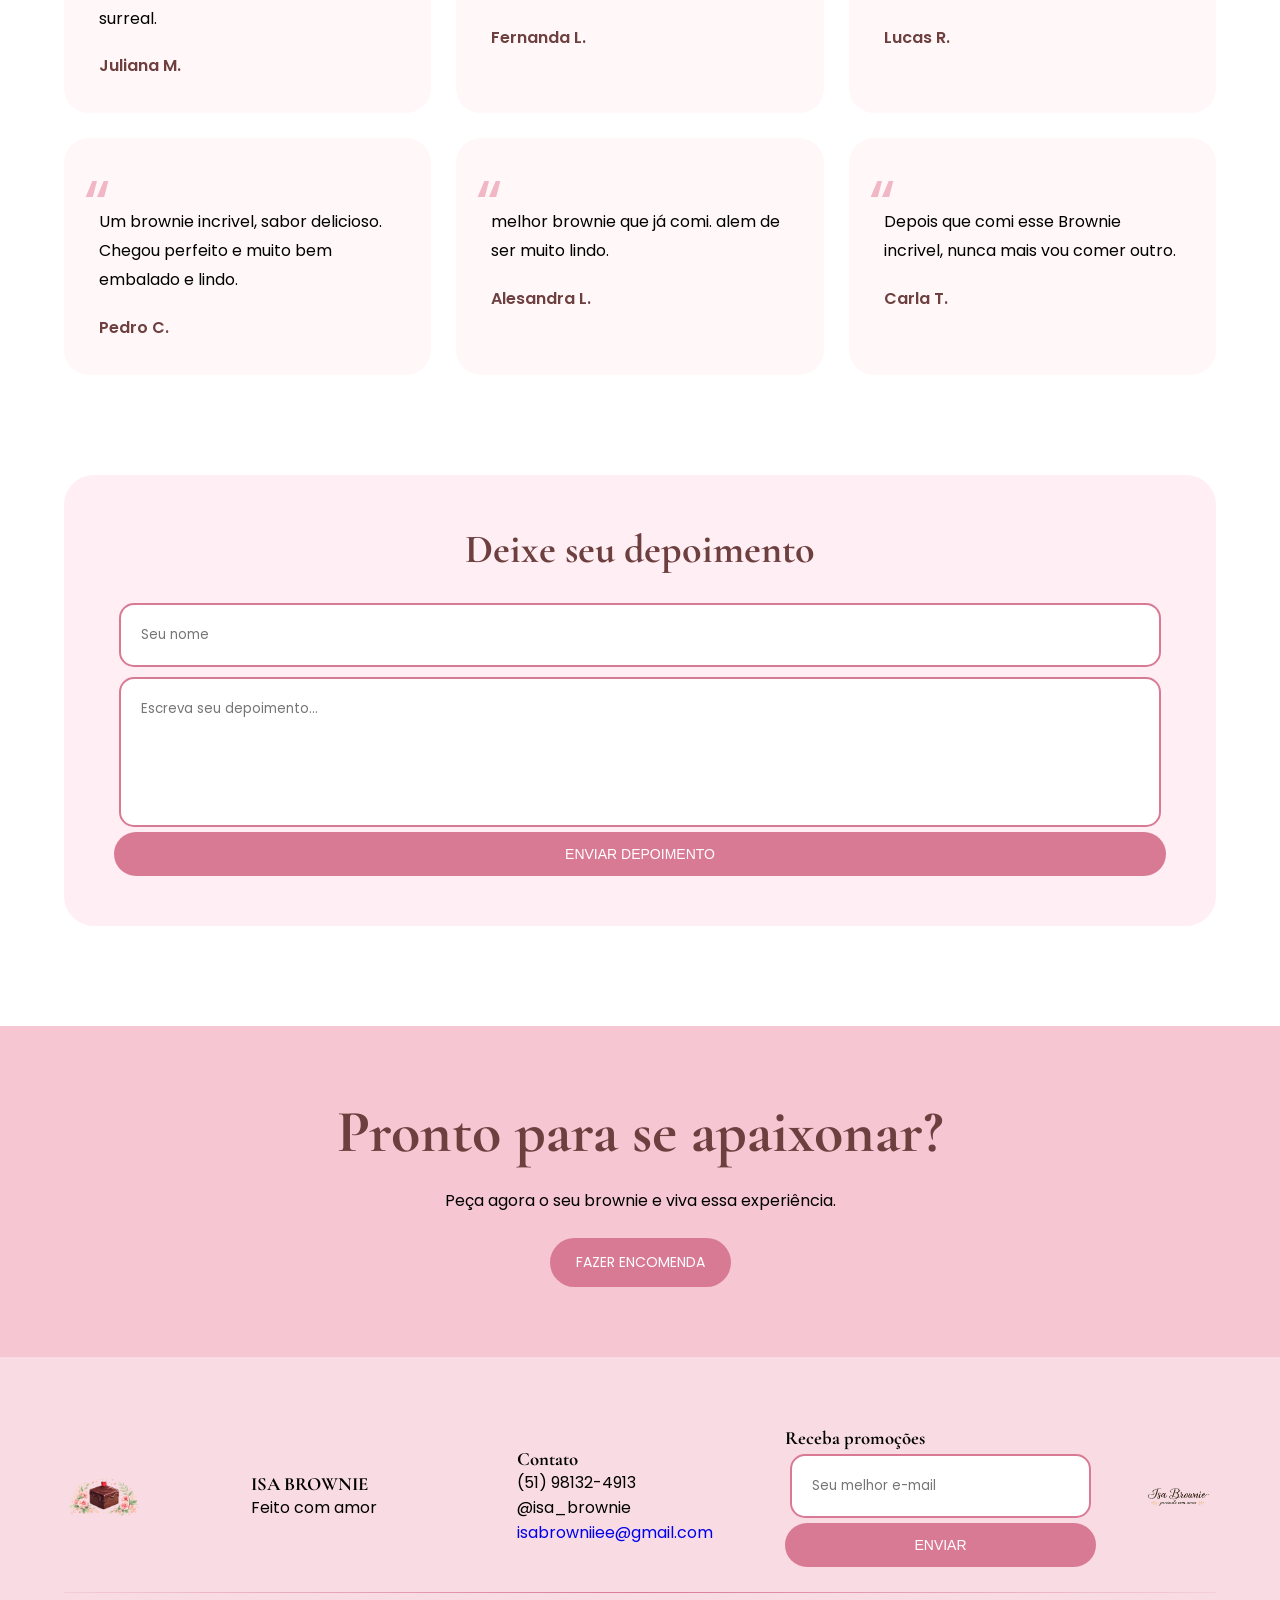
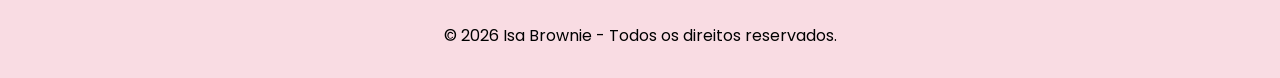
==== commit b0385123: "arumando saiba mais" ====
--- a/index.html
+++ b/index.html
@@ -138,7 +138,7 @@
           <img src="Imagem/ninhoNutela.jpg">
 
           <div class="product-info">
-            <h3>Ninho com Nutella</h3>
+            <h3>Ninho e Nutella</h3>
             <p>Combinação perfeita e cremosa.</p>
             <a href="#" class="btn">EM BREVE</a>
           </div>
--- a/CSS/style.css
+++ b/CSS/style.css
@@ -519,7 +519,7 @@
 
 .footer-grid {
   display: grid;
-  grid-template-columns: 80px 1fr 1fr 1fr 80px; /* ← 5 colunas */
+  grid-template-columns: 80px 1fr 1fr 1fr 80px;
   gap: 40px;
   align-items: center;
   justify-items: center;
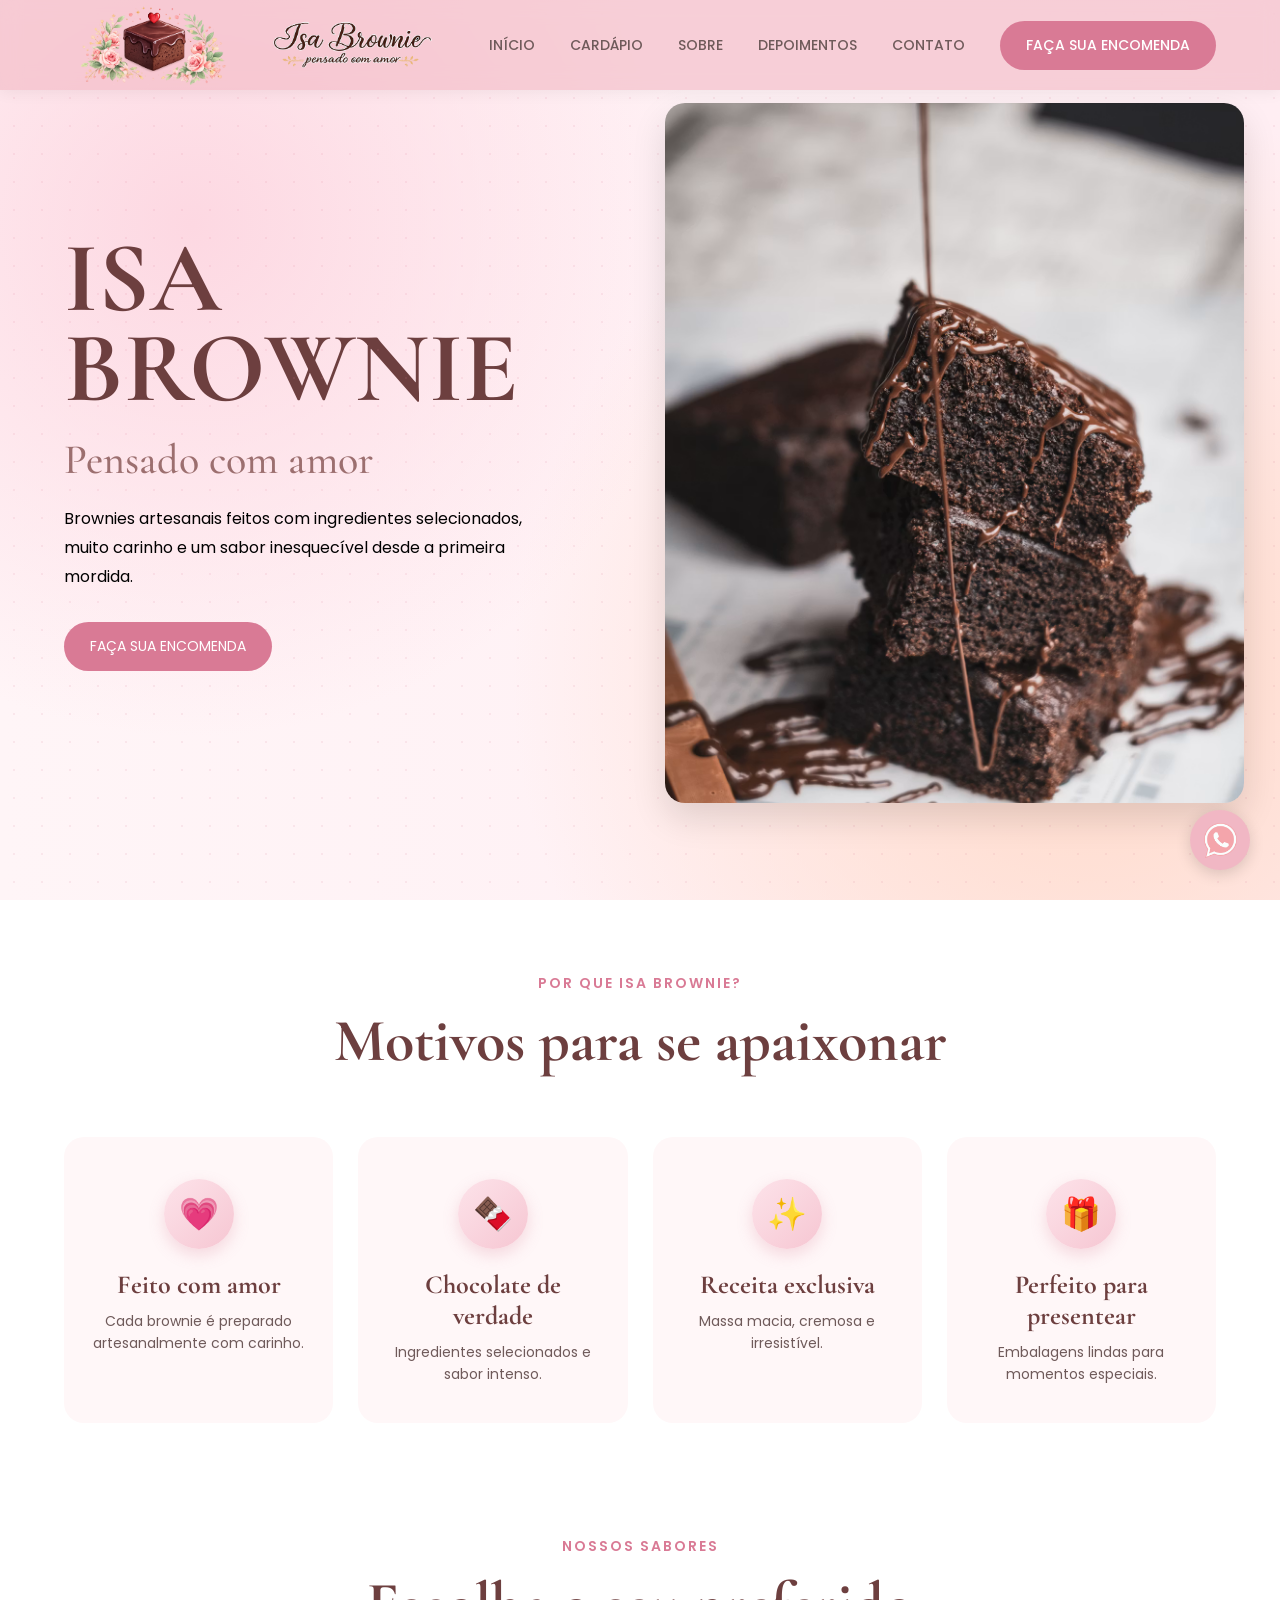
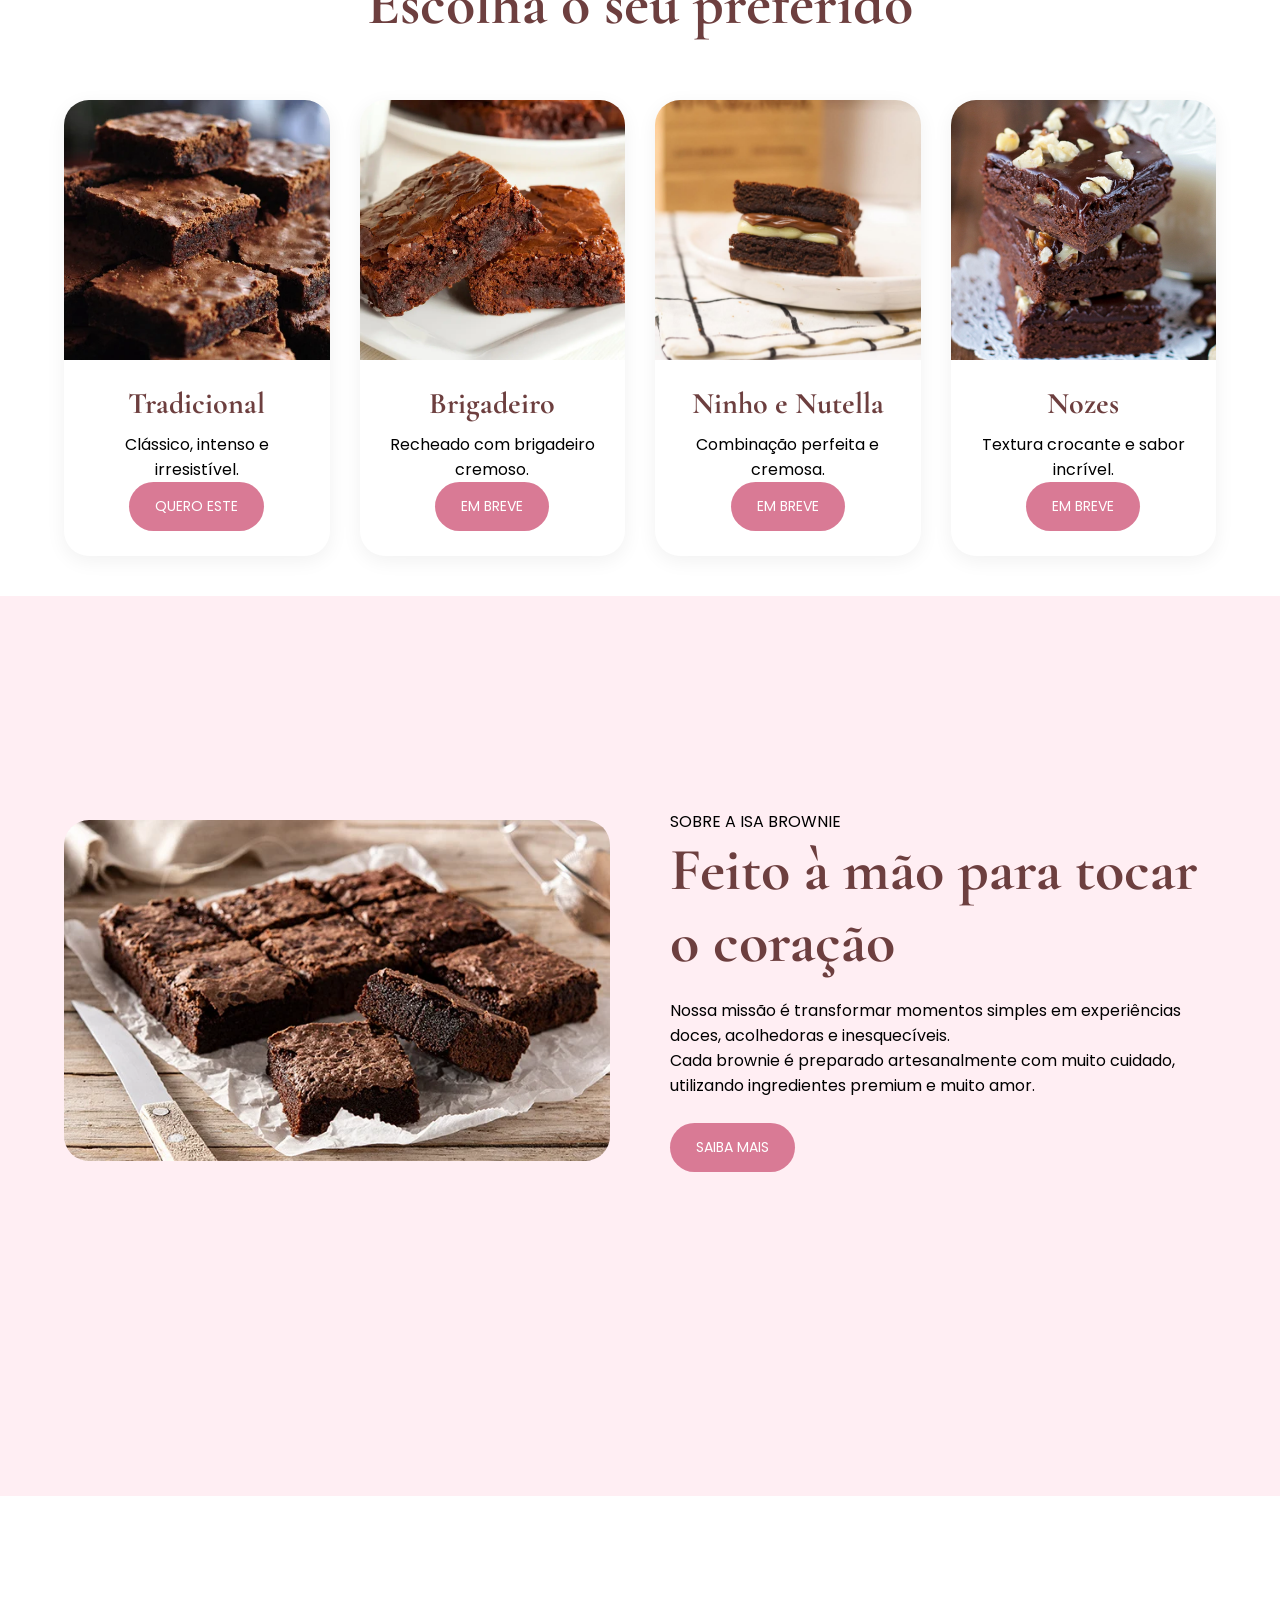
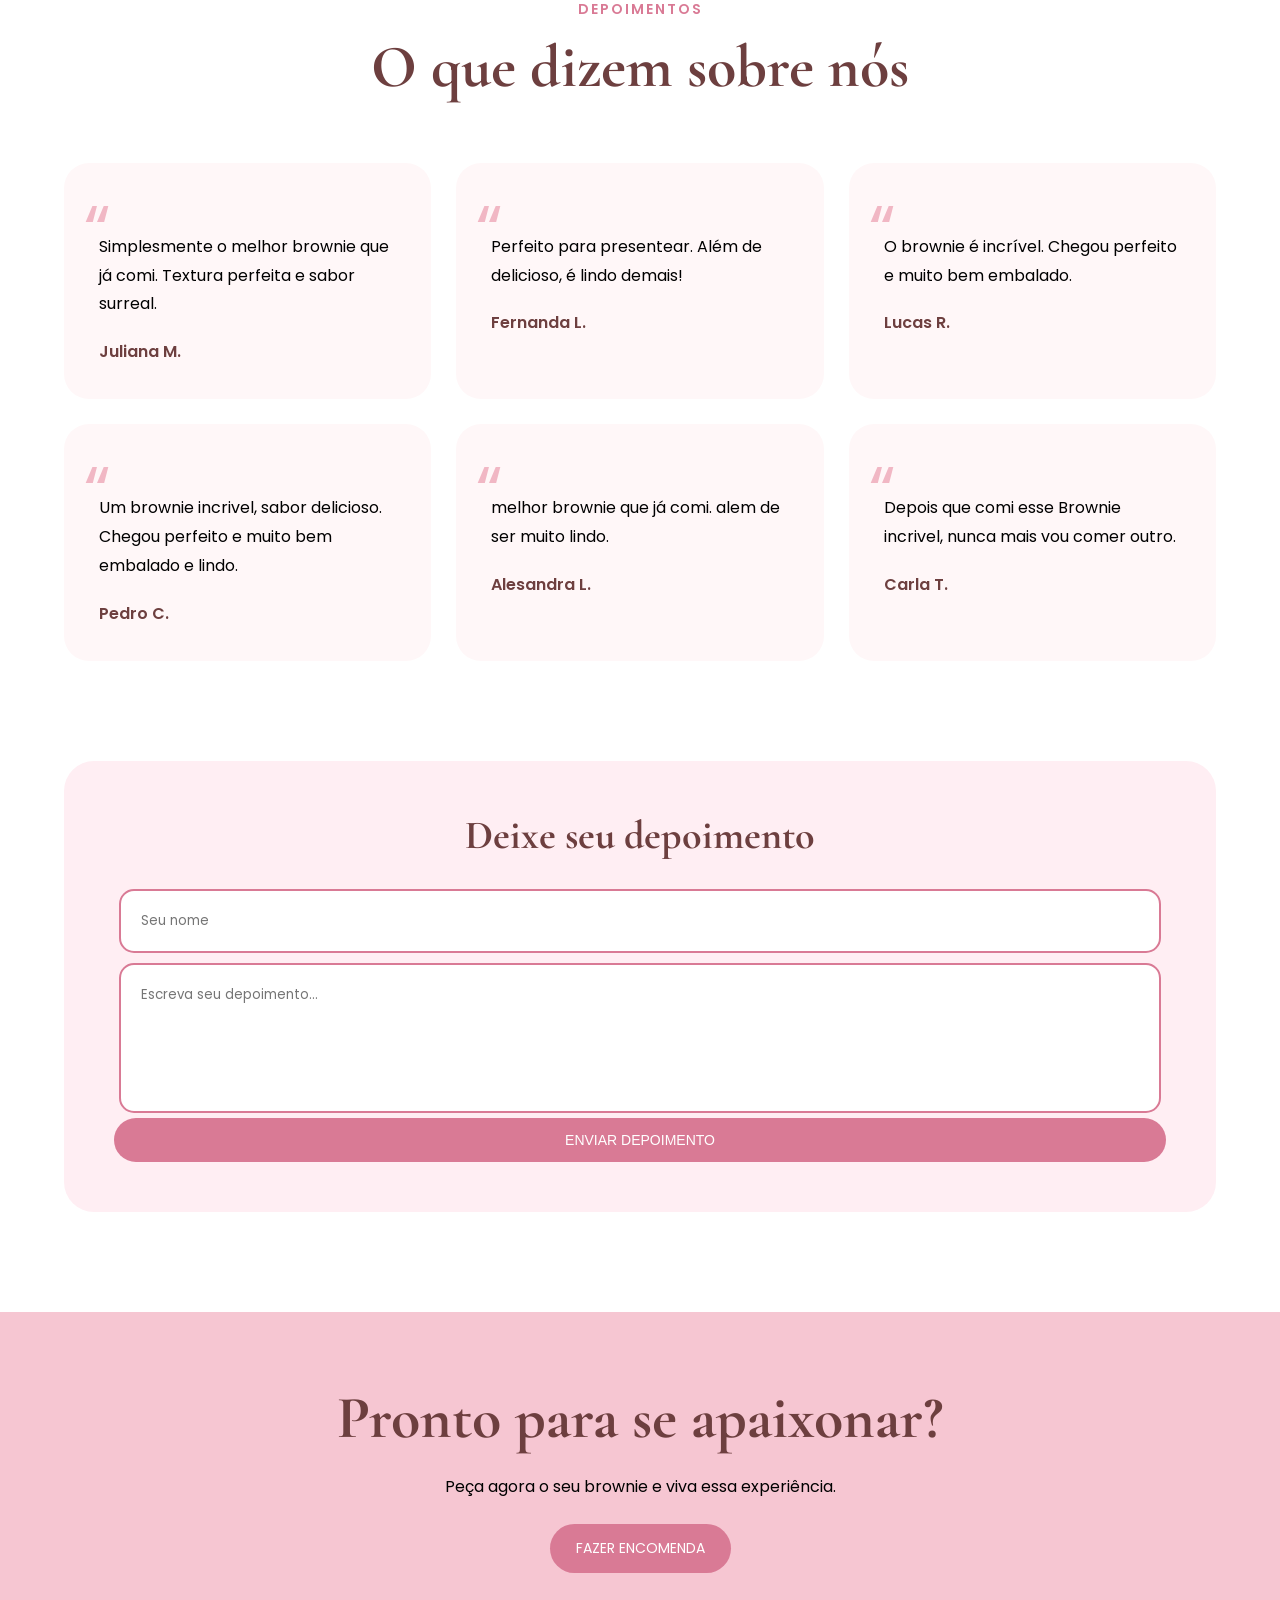
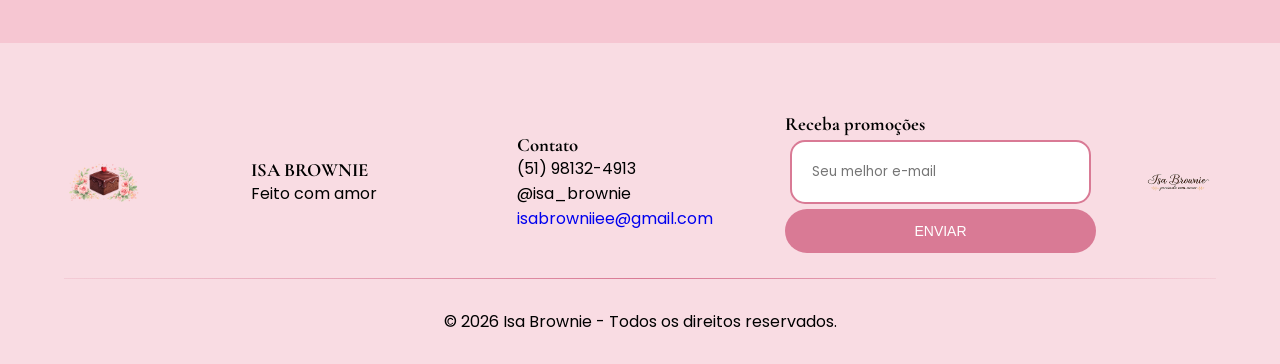
==== commit 795ea69f: "melhorias" ====
--- a/index.html
+++ b/index.html
@@ -49,7 +49,6 @@
 
 
   <section class="hero" id="inicio">
-
     <div class="container hero-content">
 
       <div class="hero-text">
@@ -66,7 +65,7 @@
       </div>
 
       <div class="hero-img" id="heroimg">
-        <img src="Imagem/heroimg.png" alt="">
+        <img src="Imagem/heroimg.png" alt="Isa Brownie">
       </div>
 <br>
     </div>
@@ -75,31 +74,42 @@
 
 
   <section class="features">
-
-    <div class="container feature-grid">
-
-      <div class="feature-card">
-        <h3> Feito com amor </h3>
-        <p>Cada brownie é preparado artesanalmente com carinho.</p>
-      </div>
-
-      <div class="feature-card">
-        <h3>Chocolate de verdade</h3>
-        <p>Ingredientes selecionados e sabor intenso.</p>
-      </div>
-
-      <div class="feature-card">
-        <h3>Receita exclusiva</h3>
-        <p>Massa macia, cremosa e irresistível.</p>
-      </div>
-
-      <div class="feature-card">
-        <h3>Perfeito para presentear</h3>
-        <p>Embalagens lindas para momentos especiais.</p>
-      </div>
-
-    </div>
-
+    <div class="container">
+  
+      <div class="section-title">
+        <span>POR QUE ISA BROWNIE?</span>
+        <h2>Motivos para se apaixonar</h2>
+      </div>
+  
+      <div class="feature-grid">
+  
+        <div class="feature-card">
+          <div class="feature-icon">💗</div>
+          <h3>Feito com amor</h3>
+          <p>Cada brownie é preparado artesanalmente com carinho.</p>
+        </div>
+  
+        <div class="feature-card">
+          <div class="feature-icon">🍫</div>
+          <h3>Chocolate de verdade</h3>
+          <p>Ingredientes selecionados e sabor intenso.</p>
+        </div>
+  
+        <div class="feature-card">
+          <div class="feature-icon">✨</div>
+          <h3>Receita exclusiva</h3>
+          <p>Massa macia, cremosa e irresistível.</p>
+        </div>
+  
+        <div class="feature-card">
+          <div class="feature-icon">🎁</div>
+          <h3>Perfeito para presentear</h3>
+          <p>Embalagens lindas para momentos especiais.</p>
+        </div>
+  
+      </div>
+  
+    </div>
   </section>
 
 
@@ -120,7 +130,7 @@
           <div class="product-info">
             <h3>Tradicional</h3>
             <p>Clássico, intenso e irresistível.</p>
-            <a href="./HTML/Encomenda.html" class="btn">QUERO ESTE</a>
+            <a href="./HTML/Encomenda.html" class="btn btn-bite">QUERO ESTE</a>
           </div>
         </div>
 
--- a/CSS/style.css
+++ b/CSS/style.css
@@ -5,8 +5,37 @@
   scroll-behavior:smooth;
 }
 
+.crumb {
+  position: absolute;
+  width: 6px;
+  height: 6px;
+  background: #6d3f3f;
+  border-radius: 2px;
+  pointer-events: none;
+  z-index: 3000;
+  animation: crumbFall 1s ease-in forwards;
+}
+
+@keyframes crumbFall {
+  to {
+    transform: translateY(60px) rotate(180deg);
+    opacity: 0;
+  }
+}
+
+.reveal {
+  opacity: 0;
+  transform: translateY(40px);
+  transition: opacity .7s ease, transform .7s ease;
+}
+
+.reveal-visible {
+  opacity: 1;
+  transform: translateY(0);
+}
+
 html {
-  scroll-padding-top: 80px;
+  scroll-padding-top: 70px;
 }
 
 body{
@@ -32,7 +61,27 @@
   margin:auto;
 }
 
-
+.crumb {
+  position: absolute;
+  pointer-events: none;
+  z-index: 3000;
+  animation: crumbFall ease-in forwards;
+  box-shadow: inset -0.5px -0.5px 1px rgba(0, 0, 0, 0.25); /* mais sutil */
+}
+
+@keyframes crumbFall {
+  0% {
+    opacity: 1;
+    transform: translate(0, 0) rotate(0deg);
+  }
+  70% {
+    opacity: 1;
+  }
+  100% {
+    opacity: 0;
+    transform: translate(var(--drift), var(--fall)) rotate(var(--spin));
+  }
+}
 
 header{
   position:fixed;
@@ -43,13 +92,40 @@
   box-shadow:0 2px 15px rgba(0,0,0,0.06);
   background-color: #f1b7c398;
   backdrop-filter: blur(10px);
-}
-
-.navbar{
-  height:90px;
-  display:flex;
-  align-items:center;
-  justify-content:space-between;
+  transition: box-shadow .35s ease, background-color .35s ease;
+}
+
+.navbar {
+  min-height: 90px;
+  height: auto;
+  display: flex;
+  align-items: center;
+  justify-content: space-between;
+  transition: min-height .35s ease;
+}
+
+
+.header-compact .navbar {
+  min-height: 62px;
+}
+
+.header-compact .brow {
+  height: 48px;
+}
+
+.header-compact .nome {
+  width: 300px;
+  height: 55px;
+}
+
+.header-compact {
+  background-color: #f1b7c3ee;
+  box-shadow: 0 4px 20px rgba(109, 63, 63, 0.15);
+}
+
+.header-compact .menu .btn {
+  padding: 9px 18px;
+  font-size: 12px;
 }
 
 .logo{
@@ -76,12 +152,14 @@
 
 .brow {
   width: auto;  
-  height: 75px;    
+  height: 75px;
+  transition: height .35s ease, width .35s ease;
 }
 
 .nome{
   max-width:480px;
   width:480px;
+  transition: height .35s ease, width .35s ease;
 }
 
 .logo span{
@@ -112,6 +190,10 @@
 
 .menu a:hover{
   color:#d97a95;
+}
+
+.menu .btn {
+  transition: padding .35s ease, font-size .35s ease, background .3s, transform .3s;
 }
 
 .btn{
@@ -124,6 +206,46 @@
   display:inline-block;
   border:none;
   cursor:pointer;
+}
+
+.btn-bite {
+  position: relative;
+  transition: .3s;
+}
+
+.btn-bite:hover {
+  -webkit-mask:
+    radial-gradient(circle 11px at calc(100% - 4px) 2px, transparent 98%, black),
+    radial-gradient(circle 9px at calc(100% - 22px) -4px, transparent 98%, black);
+  -webkit-mask-composite: source-in;
+  mask:
+    radial-gradient(circle 11px at calc(100% - 4px) 2px, transparent 98%, black),
+    radial-gradient(circle 9px at calc(100% - 22px) -4px, transparent 98%, black);
+  mask-composite: intersect;
+  animation: biteChomp .25s ease-out;
+}
+
+@keyframes biteChomp {
+  0%   { transform: scale(1); }
+  40%  { transform: scale(0.96) rotate(-1deg); }
+  100% { transform: scale(1); }
+}
+
+/* O chocolatinho que aparece "mastigando" */
+.btn-bite::after {
+  position: absolute;
+  top: -14px;
+  right: -8px;
+  font-size: 18px;
+  opacity: 0;
+  transform: scale(0) rotate(-30deg);
+  transition: .25s ease-out;
+  pointer-events: none;
+}
+
+.btn-bite:hover::after {
+  opacity: 1;
+  transform: scale(1) rotate(12deg);
 }
 
 .btn:hover{
@@ -266,13 +388,28 @@
   place-content: center;
 }
 
-.hero{
+.hero {
   padding-top: 90px;
   padding-bottom: 10px;
-  background:linear-gradient(to right,#fff5f7,#ffeef3);
-  display:flex;
-  align-items:center;
-  min-height:100vh;
+  display: flex;
+  align-items: center;
+  min-height: 100vh;
+  position: relative;
+  overflow: hidden;
+  background:
+    radial-gradient(circle at 15% 25%, #fdd8e2 0%, transparent 40%),
+    radial-gradient(circle at 85% 75%, #ffd9c7 0%, transparent 45%),
+    linear-gradient(to right, #fff5f7, #ffeef3);
+}
+
+.hero::before {
+  content: "";
+  position: absolute;
+  inset: 0;
+  background-image: radial-gradient(#d97a95 1px, transparent 1.5px);
+  background-size: 28px 28px;
+  opacity: 0.12;
+  pointer-events: none;
 }
 
 .hero-content{
@@ -300,6 +437,10 @@
   max-width:500px;
   line-height:1.8;
   margin-bottom:30px;
+}
+
+.hero-img {
+  position: relative;
 }
 
 .hero-img img{
@@ -310,8 +451,6 @@
   object-fit: cover;
 }
 
-
-
 .features{
   padding:70px 0;
   background:white;
@@ -323,19 +462,74 @@
   gap:25px;
 }
 
-.feature-card{
-  background:#fff7f8;
-  border-radius:20px;
-  padding:35px 25px;
-  text-align:center;
-  transition:.3s;
-}
-
-.feature-card:hover{
-  transform:translateY(-8px);
-}
-
-
+.feature-card {
+  background: #fff7f8;
+  border-radius: 20px;
+  padding: 40px 25px 35px;
+  text-align: center;
+  transition: transform .35s ease, box-shadow .35s ease;
+  position: relative;
+  overflow: hidden;
+  border: 2px solid transparent;
+}
+
+.feature-card h3 {
+  font-size: 26px;
+  color: #6d3f3f;
+  margin-bottom: 10px;
+}
+
+.feature-card p {
+  color: #6f5a5a;
+  font-size: 14px;
+  line-height: 1.6;
+}
+
+.feature-icon {
+  width: 70px;
+  height: 70px;
+  margin: 0 auto 20px;
+  background: linear-gradient(135deg, #fde3ea, #f6c6d2);
+  border-radius: 50%;
+  display: flex;
+  align-items: center;
+  justify-content: center;
+  font-size: 32px;
+  transition: transform .35s ease;
+  box-shadow: 0 6px 15px rgba(217, 122, 149, 0.25);
+}
+
+.feature-card:hover {
+  transform: translateY(-8px);
+  box-shadow: 0 15px 35px rgba(217, 122, 149, 0.2);
+  border-color: #f1b7c4;
+}
+
+.feature-card:hover .feature-icon {
+  transform: scale(1.15) rotate(-8deg);
+}
+
+.feature-card::after {
+  content: "";
+  position: absolute;
+  bottom: 0;
+  left: 50%;
+  transform: translateX(-50%);
+  width: 0;
+  height: 4px;
+  background: linear-gradient(to right, #f1b7c4, #d97a95);
+  border-radius: 4px 4px 0 0;
+  transition: width .35s ease;
+}
+
+.feature-card:hover::after {
+  width: 60%;
+}
+
+.feature-card:nth-child(1) { transition-delay: 0s; }
+.feature-card:nth-child(2) { transition-delay: .12s; }
+.feature-card:nth-child(3) { transition-delay: .24s; }
+.feature-card:nth-child(4) { transition-delay: .36s; }
 
 .products{
   padding-top: 40px;
@@ -600,11 +794,31 @@
   
 
   header{
-    height:75px;
-  }
-
-  .navbar{
-    height:75px;
+    height:auto;
+  }
+
+  .navbar {
+    min-height: 75px;
+    height: auto;
+    transition: min-height .35s ease;
+  }
+
+  .header-compact .navbar {
+    min-height: 56px;
+  }
+
+  .header-compact .brow {
+    height: 34px !important;    /* precisa do !important pra vencer a regra mobile */
+  }
+
+  .header-compact .nome {
+    width: 125px !important;
+    height: 34px !important;
+  }
+
+  .header-compact .menu {
+    top: 56px;
+    height: calc(100vh - 56px);
   }
 
   .logo{
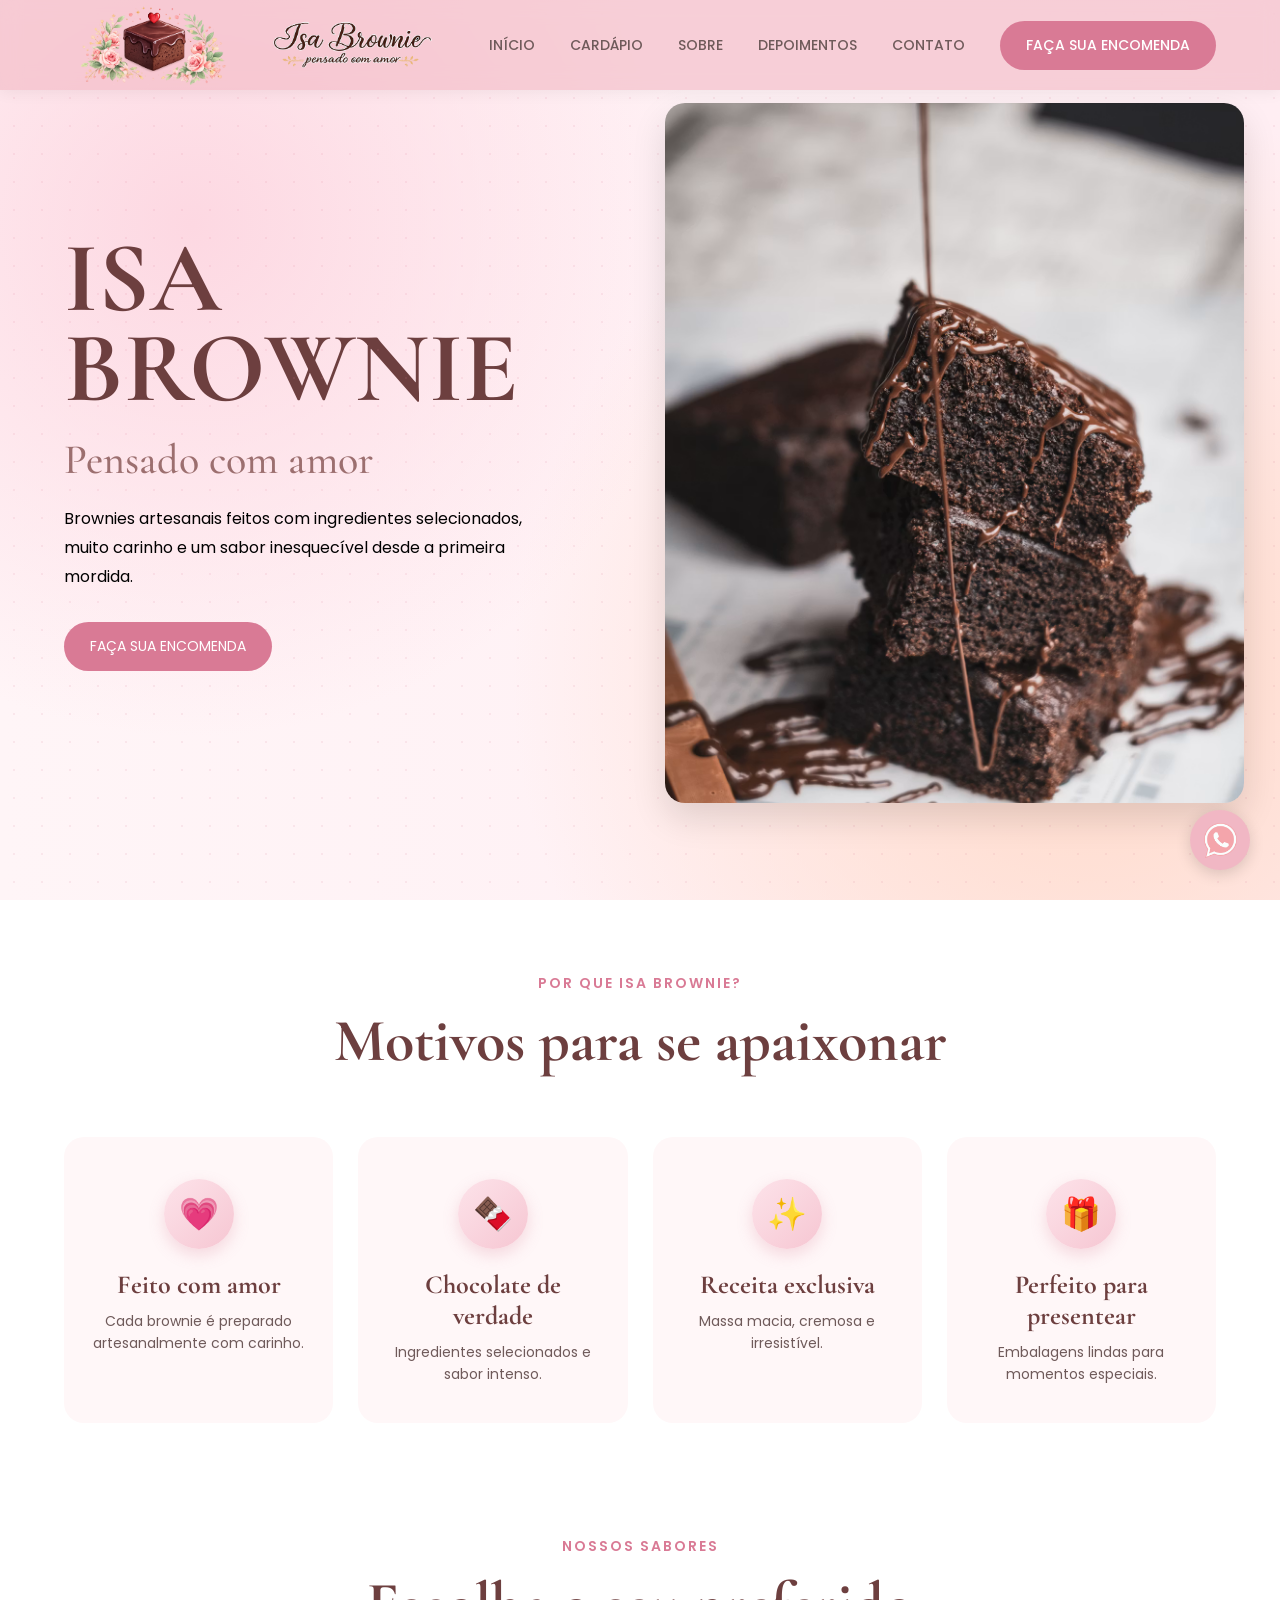
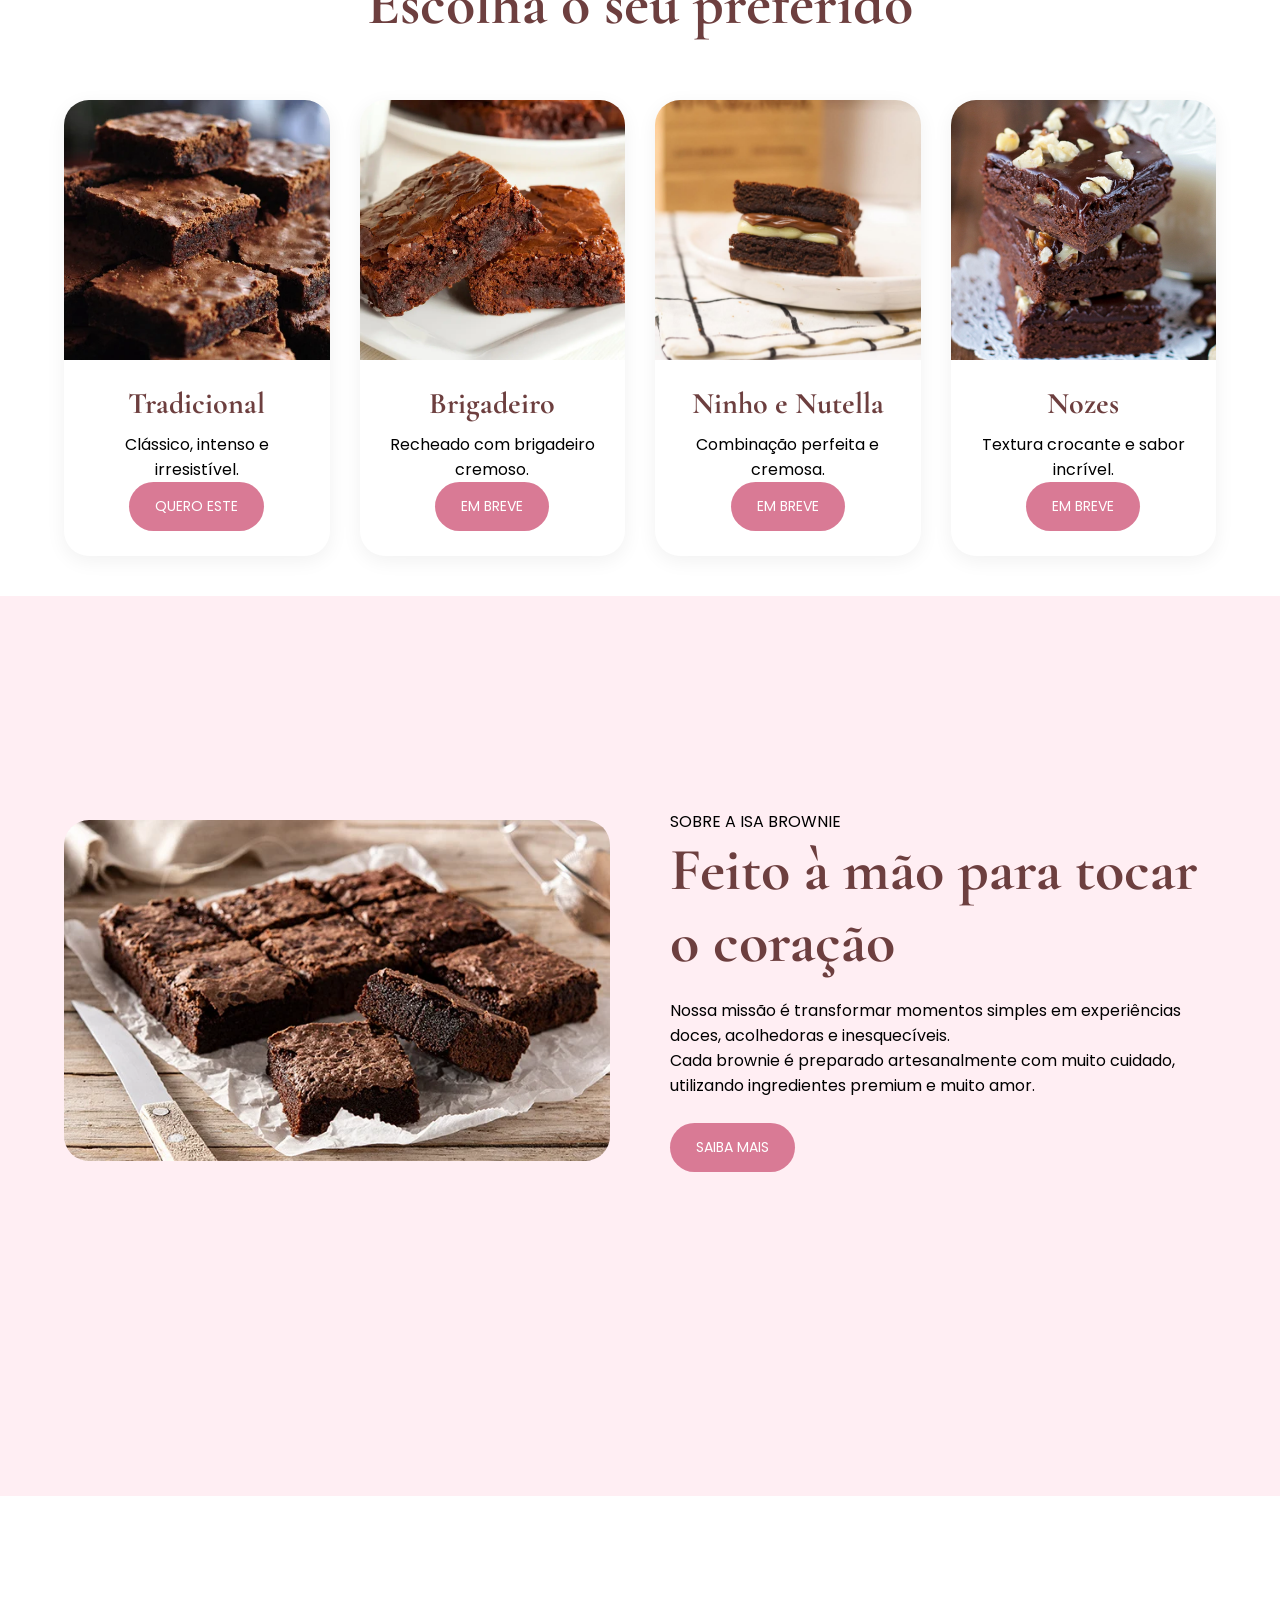
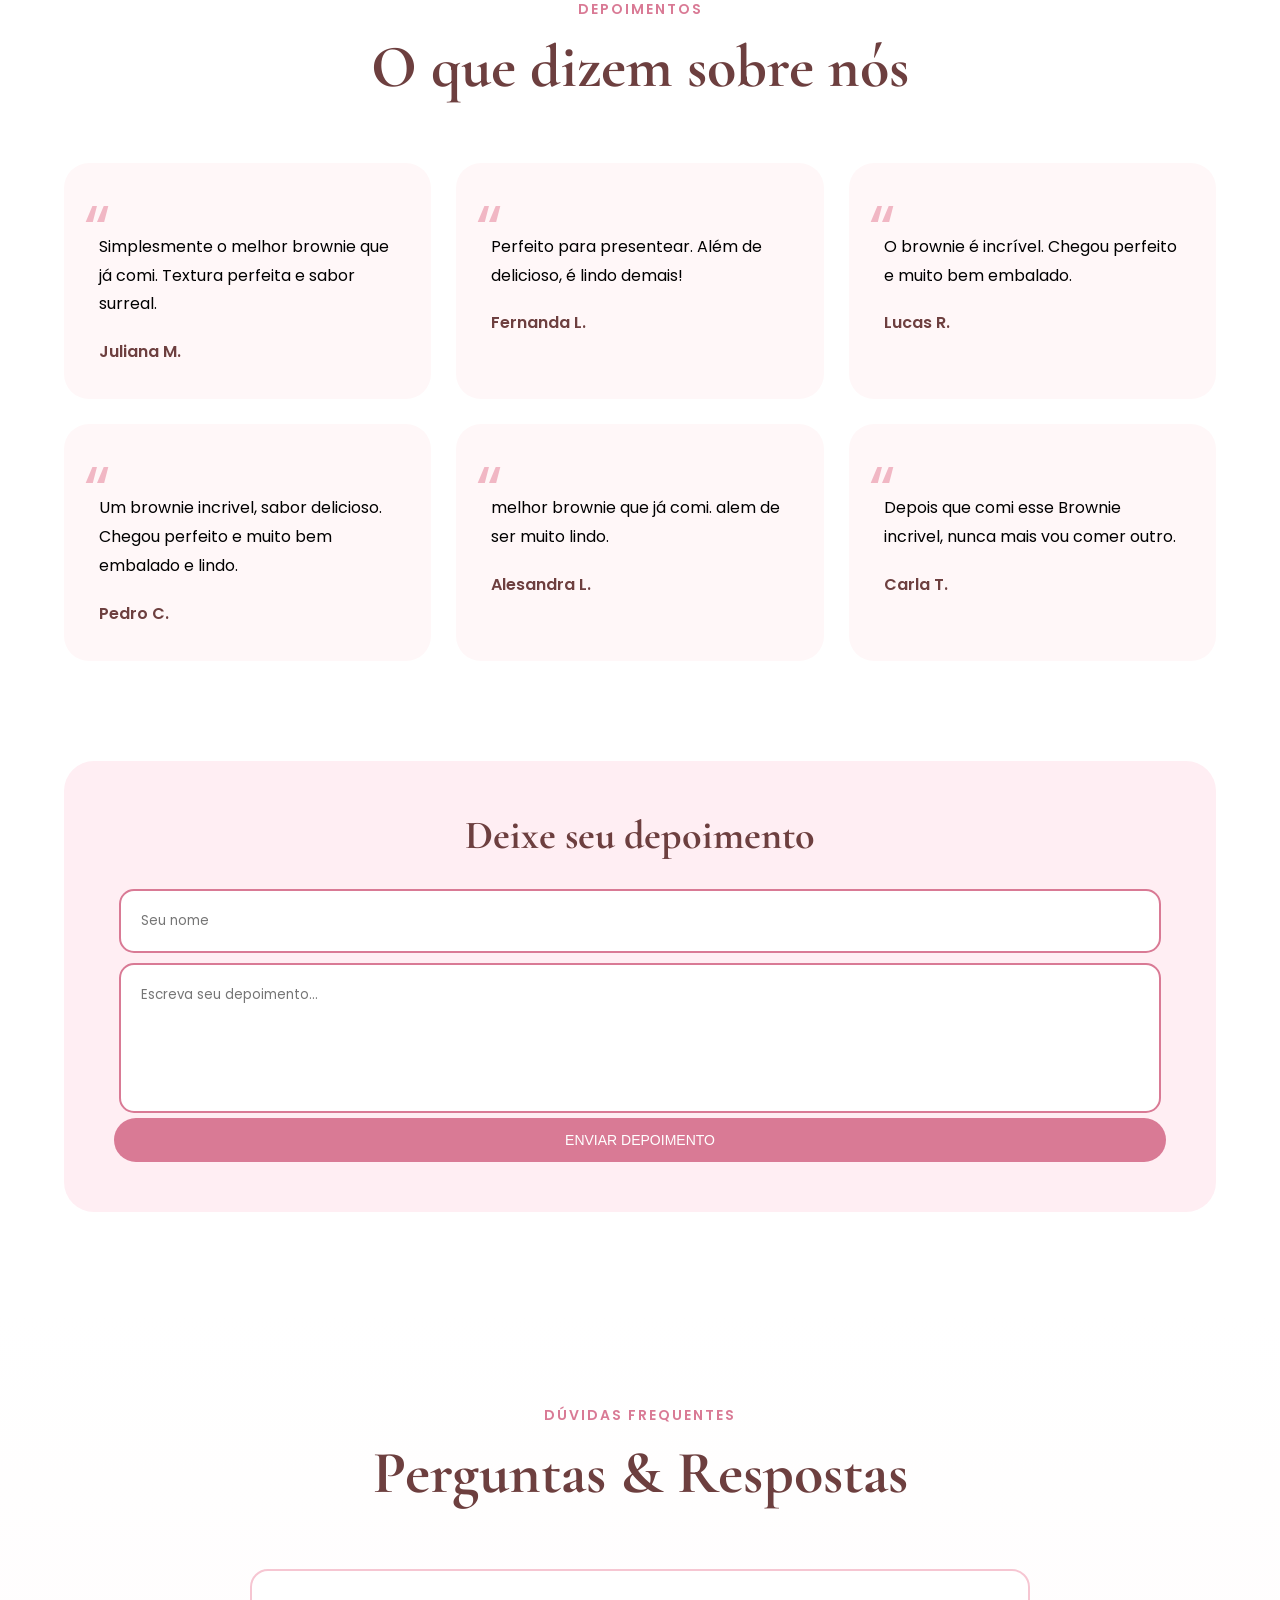
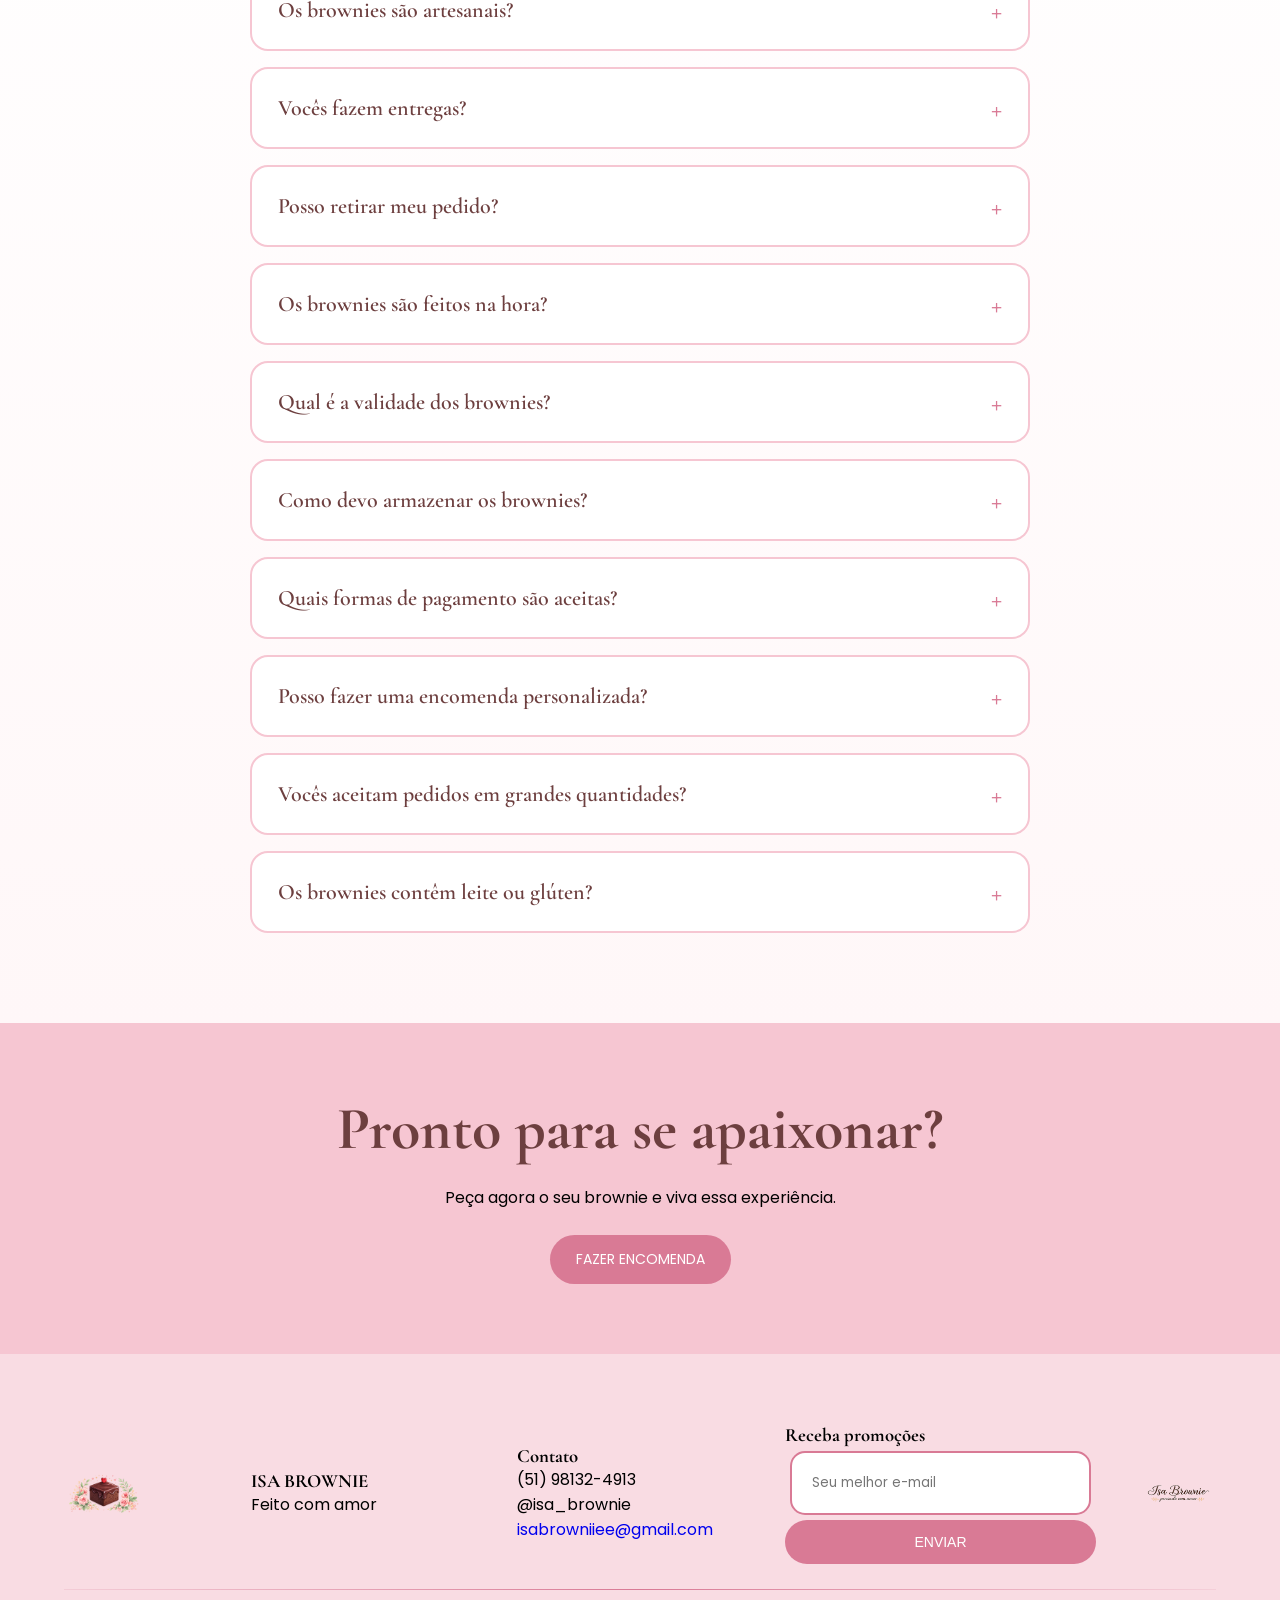
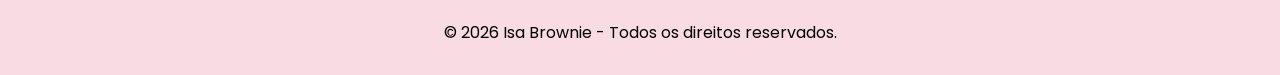
==== commit 91b39b22: "FAQ" ====
--- a/index.html
+++ b/index.html
@@ -305,6 +305,69 @@
 
   </section>
 
+  <section class="faq" id="faq">
+    <div class="container">
+  
+      <div class="section-title">
+        <span>DÚVIDAS FREQUENTES</span>
+        <h2>Perguntas & Respostas</h2>
+      </div>
+  
+      <div class="faq-list">
+  
+        <details class="faq-item">
+          <summary>Os brownies são artesanais?</summary>
+          <p>Sim! Todos os nossos brownies são produzidos artesanalmente, com ingredientes selecionados e muito carinho.</p>
+        </details>
+  
+        <details class="faq-item">
+          <summary>Vocês fazem entregas?</summary>
+          <p>Sim! Com taxa de entrega variável conforme a localização. Se preferir, também é possível retirar o pedido.</p>
+        </details>
+
+        <details class="faq-item">
+          <summary>Posso retirar meu pedido?</summary>
+          <p>Sim! Basta combinar previamente o horário da retirada.</p>
+        </details>
+  
+        <details class="faq-item">
+          <summary>Os brownies são feitos na hora?</summary>
+          <p>Nossos brownies são preparados sempre fresquinhos para garantir a melhor qualidade e sabor.</p>
+        </details>
+
+        <details class="faq-item">
+          <summary>Qual é a validade dos brownies?</summary>
+          <p>A validade é de até 5 dias, quando armazenados corretamente.</p>
+        </details>
+  
+        <details class="faq-item">
+          <summary>Como devo armazenar os brownies?</summary>
+          <p>Conserve em local fresco e seco, longe do sol. Em dias muito quentes, prefira mantê-los na geladeira.</p>
+        </details>
+
+        <details class="faq-item">
+          <summary>Quais formas de pagamento são aceitas?</summary>
+          <p>Aceitamos pagamento via Pix ou em dinheiro.</p>
+        </details>
+  
+        <details class="faq-item">
+          <summary>Posso fazer uma encomenda personalizada?</summary>
+          <p>Sim! Entre em contato conosco para verificar as opções disponíveis.</p>
+        </details>
+
+        <details class="faq-item">
+          <summary>Vocês aceitam pedidos em grandes quantidades?</summary>
+          <p>Aceitamos pedidos maiores, conforme nossa disponibilidade. Recomendamos fazer a encomenda com antecedência.</p>
+        </details>
+  
+        <details class="faq-item">
+          <summary>Os brownies contêm leite ou glúten?</summary>
+          <p>Sim. Nossos brownies são feitos com leite zero lactose, mas todos levam chocolate ao leite na receita, além de glúten. No momento, não oferecemos versões sem esses ingredientes.</p>
+        </details>  
+      </div>
+  
+    </div>
+  </section>
 
   <section class="cta">
 
--- a/CSS/style.css
+++ b/CSS/style.css
@@ -704,7 +704,65 @@
   margin-bottom:20px;
 }
 
-
+.faq {
+  padding: 90px 0;
+  background: linear-gradient(to bottom, #fff, #fff7f8);
+  }
+  
+  .faq-list {
+  max-width: 780px;
+  margin: auto;
+  display: grid;
+  gap: 16px;
+  }
+  
+  .faq-item {
+  background: #fff;
+  border: 2px solid #f6c6d2;
+  border-radius: 18px;
+  padding: 0 26px;
+  transition: box-shadow .3s, border-color .3s;
+  }
+  
+  .faq-item[open] {
+  border-color: #d97a95;
+  box-shadow: 0 10px 25px rgba(217, 122, 149, 0.15);
+  }
+  
+  .faq-item summary {
+  list-style: none;
+  cursor: pointer;
+  padding: 22px 0;
+  font-family: 'Cormorant Garamond', serif;
+  font-size: 22px;
+  font-weight: 600;
+  color: #6d3f3f;
+  display: flex;
+  justify-content: space-between;
+  align-items: center;
+  gap: 15px;
+  }
+  
+  .faq-item summary::-webkit-details-marker { display: none; }
+  
+  .faq-item summary::after {
+  content: "+";
+  font-size: 28px;
+  color: #d97a95;
+  transition: transform .3s;
+  flex-shrink: 0;
+  }
+  
+  .faq-item[open] summary::after {
+  transform: rotate(45deg);
+  }
+  
+  .faq-item p {
+  padding: 0 0 22px;
+  color: #6f5a5a;
+  line-height: 1.7;
+  font-size: 15px;
+  }
 
 footer{
   background:white;
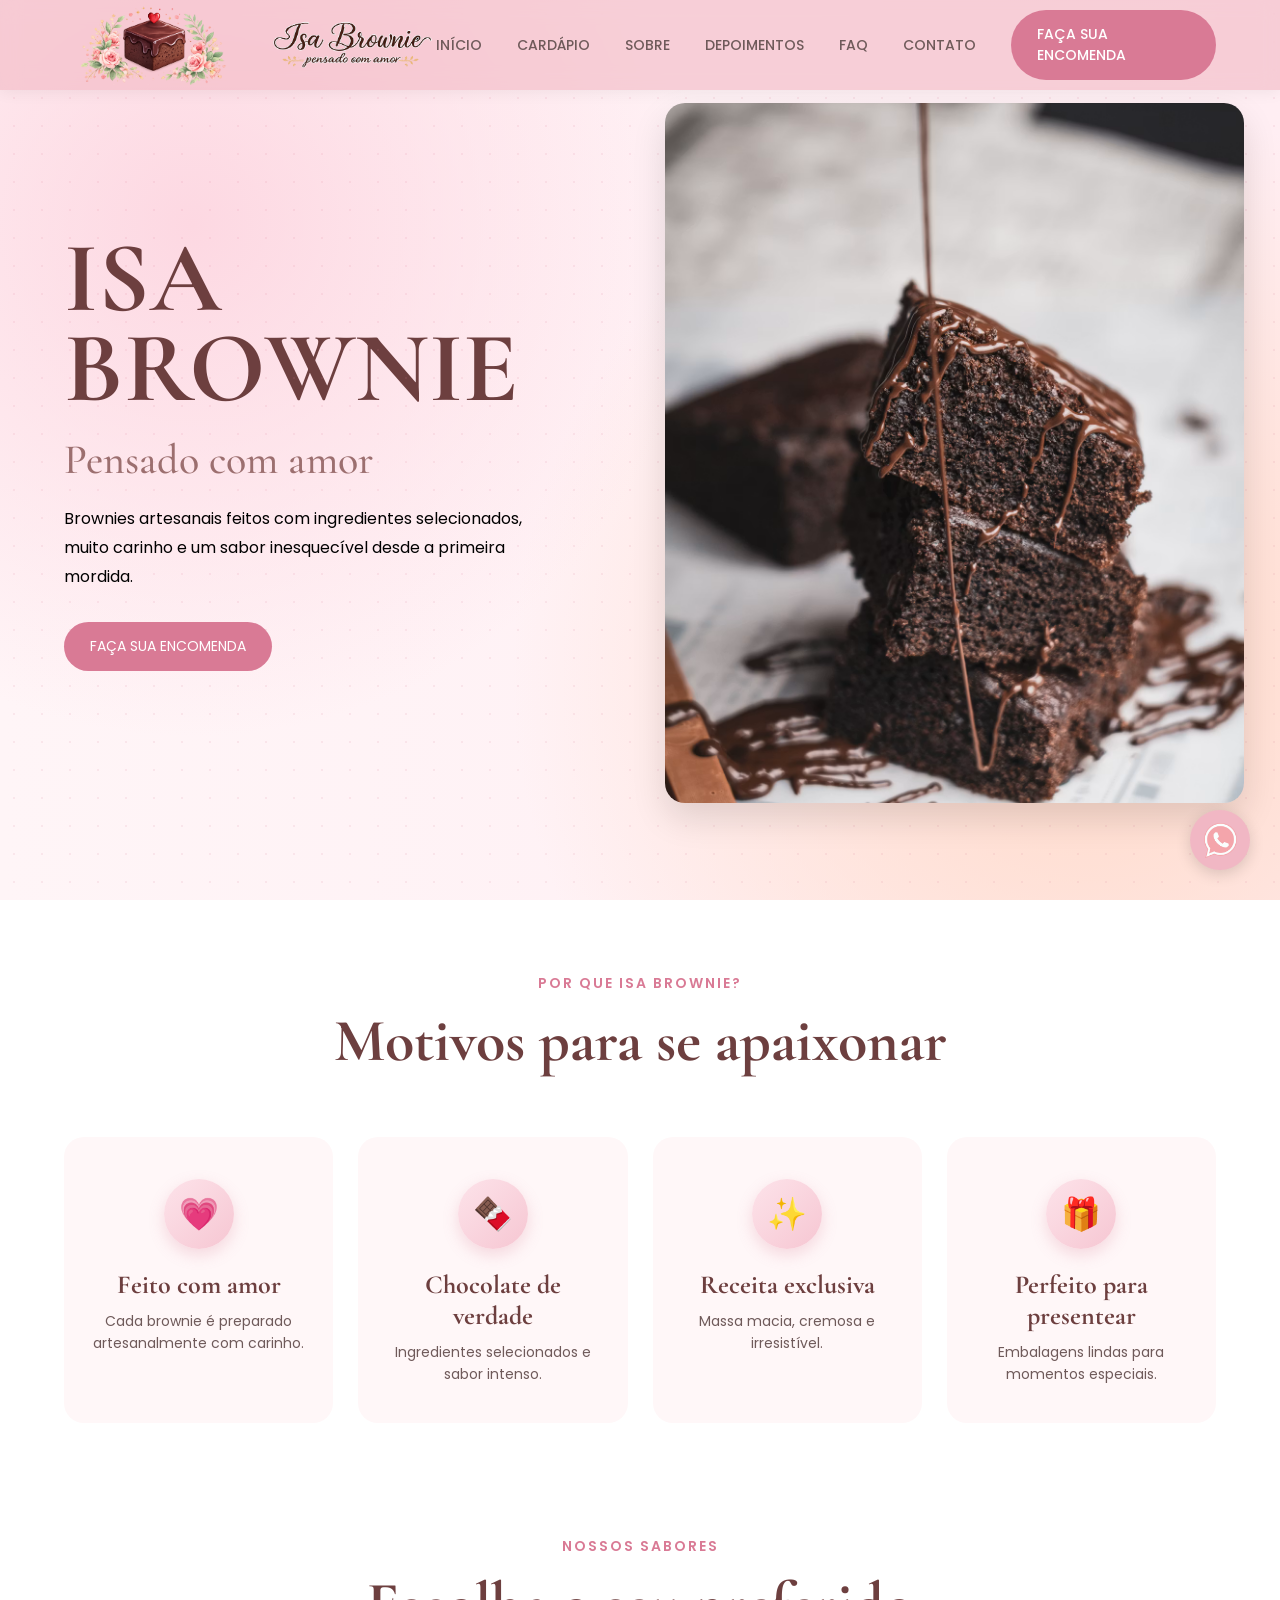
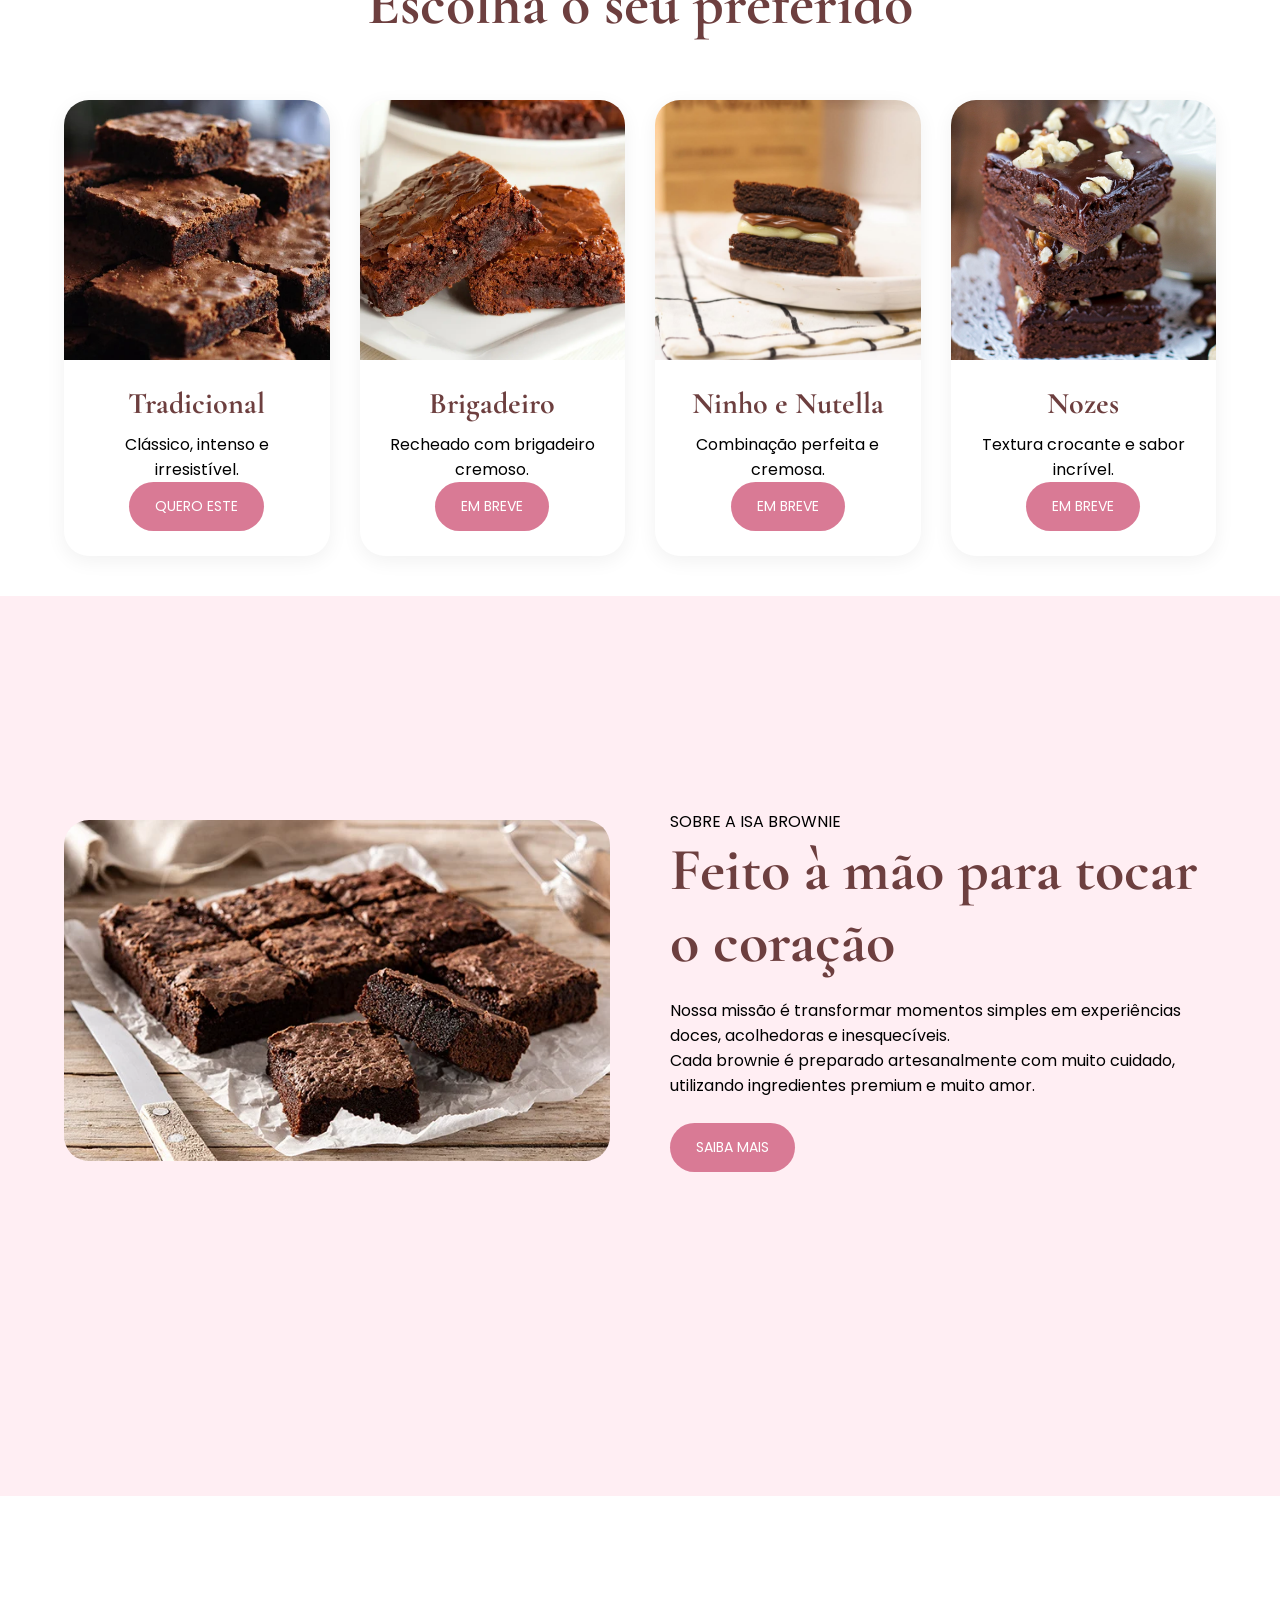
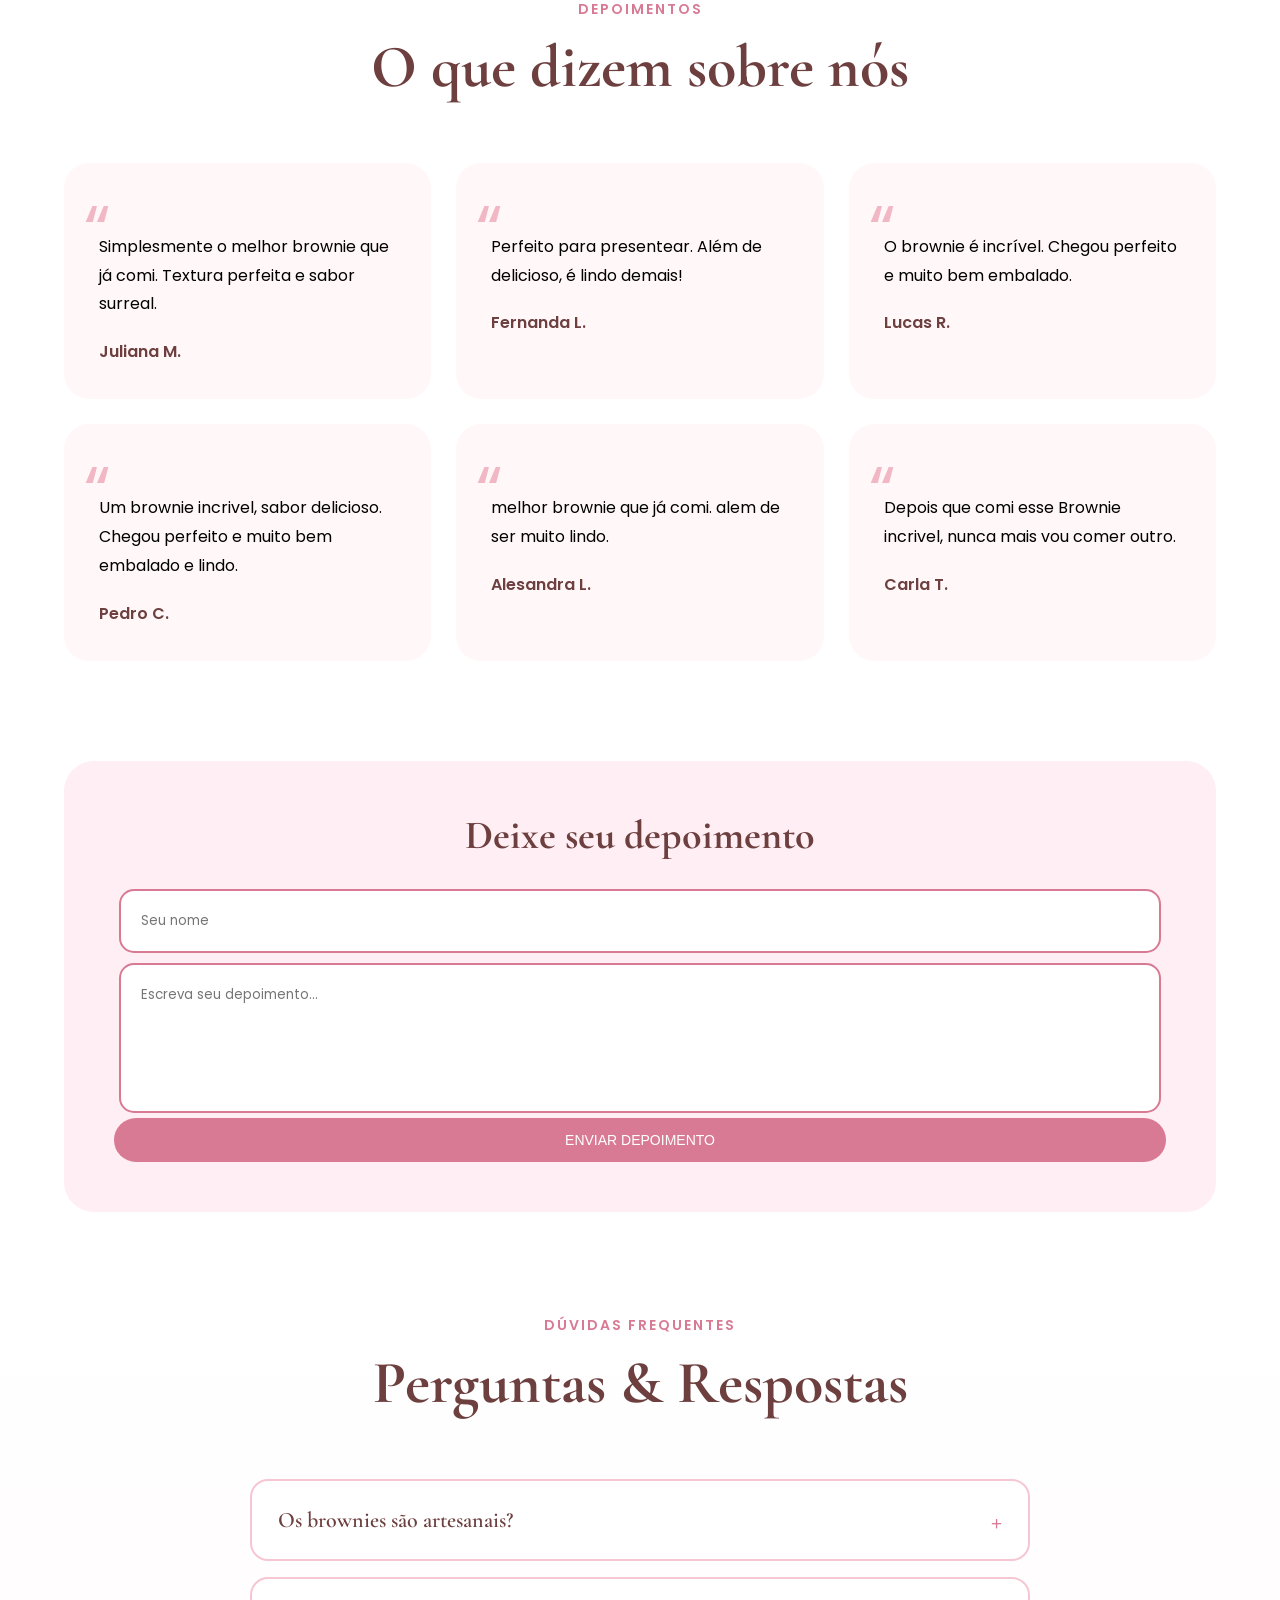
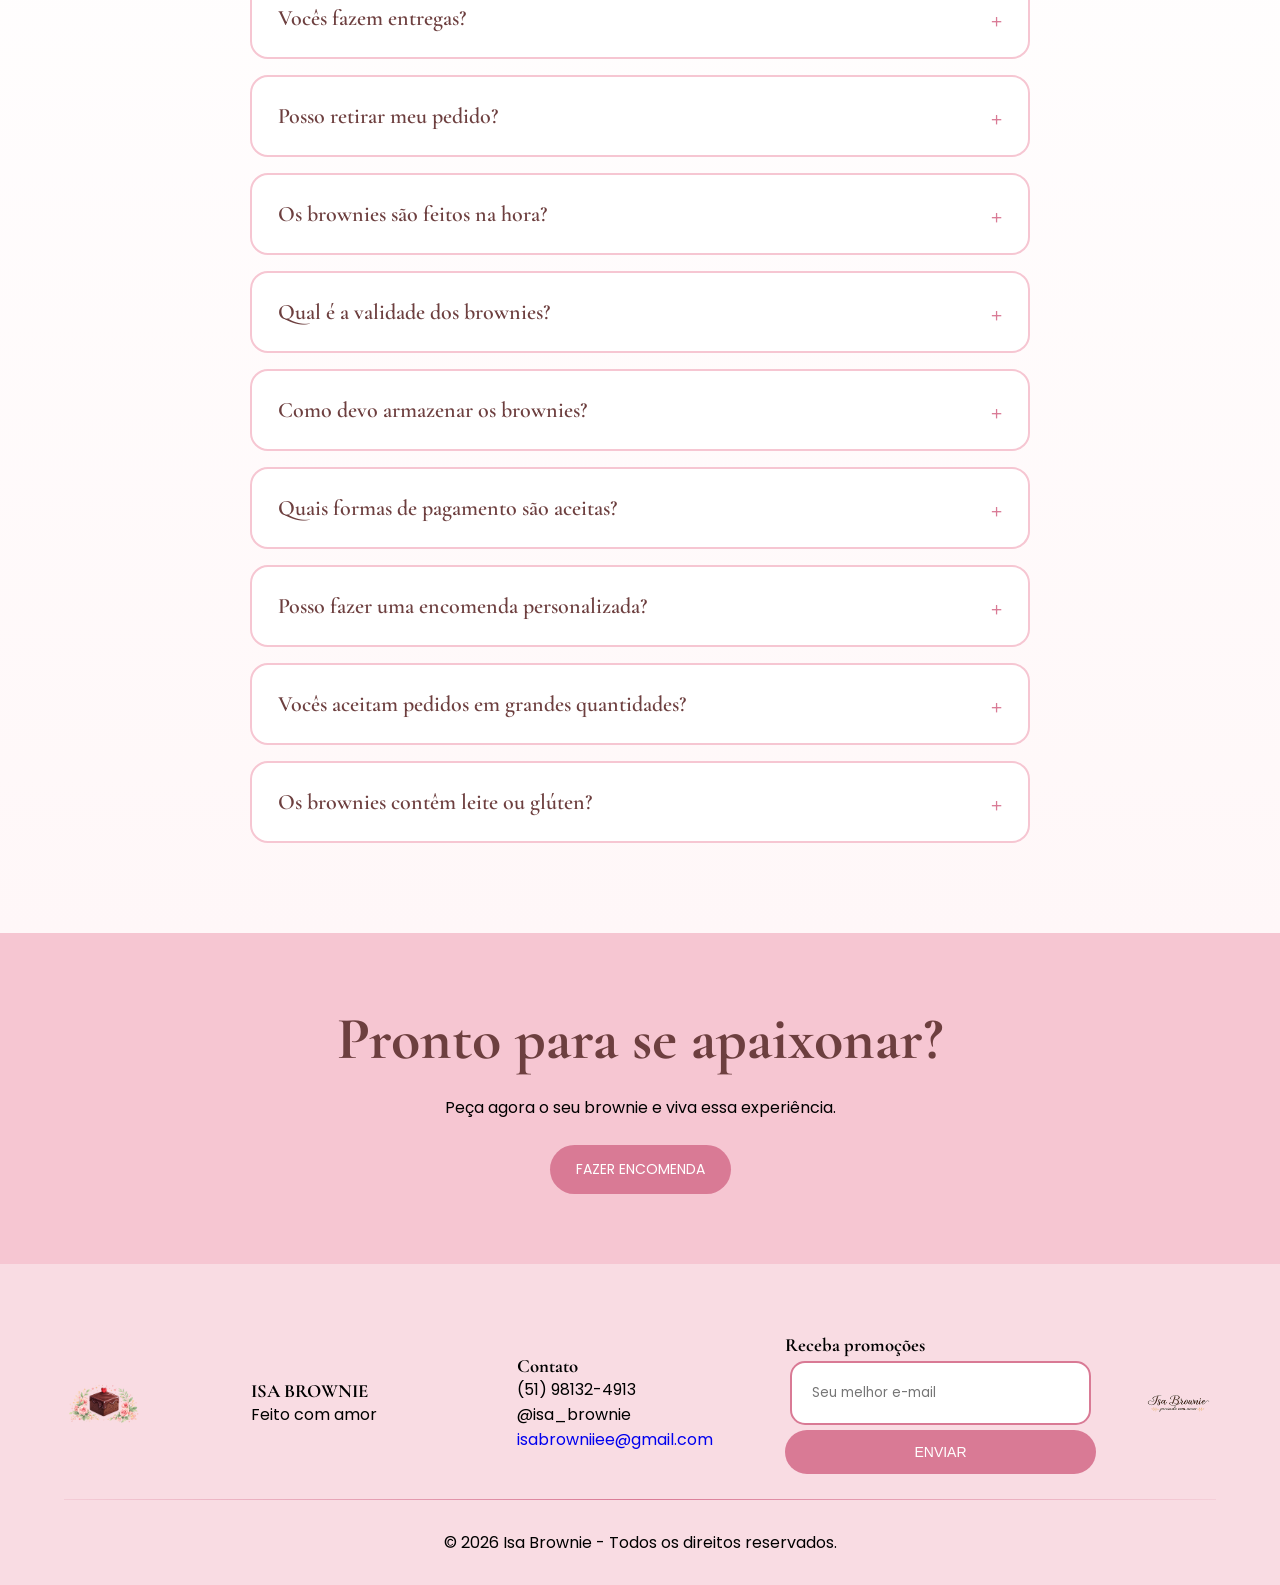
==== commit 768aa7a4: "faq" ====
--- a/index.html
+++ b/index.html
@@ -33,8 +33,9 @@
         <a href="#produtos">CARDÁPIO</a>
         <a href="#sobre">SOBRE</a>
         <a href="#depoimentos">DEPOIMENTOS</a>
+        <a href="#faq">FAQ</a>
         <a href="#contato">CONTATO</a>
-        <a href="HTML/Cadastro.html" class="btn">FAÇA SUA ENCOMENDA</a>
+        <a href="./HTML/Encomenda.html" class="btn">FAÇA SUA ENCOMENDA</a>
       </nav>
 
       <div class="menu-mobile" id="menu-mobile">
@@ -47,7 +48,6 @@
 
   </header>
 
-
   <section class="hero" id="inicio">
     <div class="container hero-content">
 
@@ -61,7 +61,7 @@
           muito carinho e um sabor inesquecível desde a primeira mordida.
         </p>
 
-        <a href="HTML/Cadastro.html" class="btn">FAÇA SUA ENCOMENDA</a>
+        <a href="./HTML/Encomenda.html" class="btn">FAÇA SUA ENCOMENDA</a>
       </div>
 
       <div class="hero-img" id="heroimg">
@@ -381,7 +381,7 @@
 
       <br>
 
-      <a href="HTML/Cadastro.html" class="btn">
+      <a href="./HTML/Encomenda.html" class="btn">
         FAZER ENCOMENDA
       </a>
 
--- a/CSS/style.css
+++ b/CSS/style.css
@@ -705,7 +705,7 @@
 }
 
 .faq {
-  padding: 90px 0;
+  padding-bottom: 90px;
   background: linear-gradient(to bottom, #fff, #fff7f8);
   }
   
